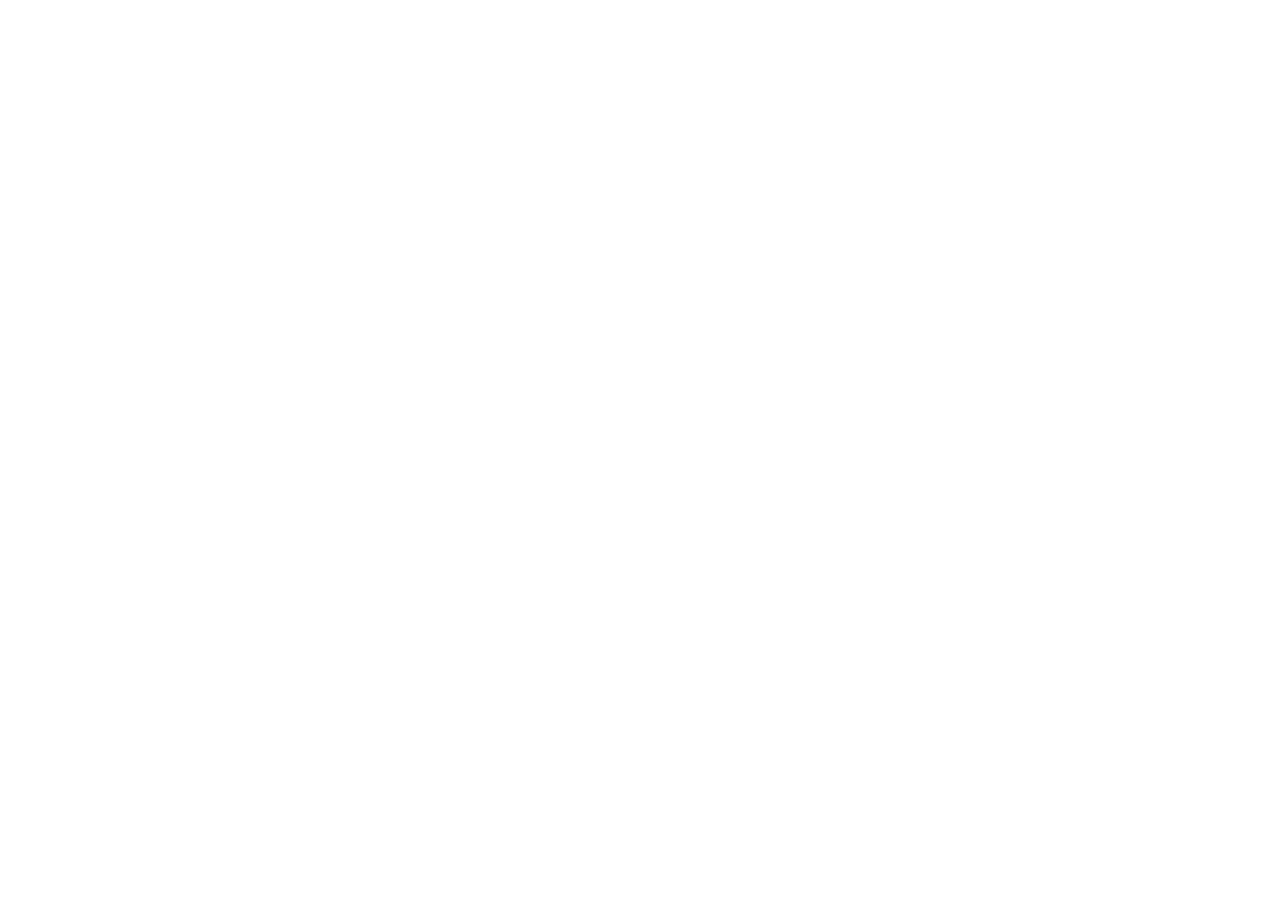
==== index.html @ 243faba8 "init object" ====
<!DOCTYPE html>
<html lang="en">
<head>
  <meta charset="UTF-8">
  <meta http-equiv="X-UA-Compatible" content="IE=edge">
  <meta name="viewport" content="width=device-width, initial-scale=1.0">
  <title>Document</title>
</head>
<body>
  
</body>
</html>
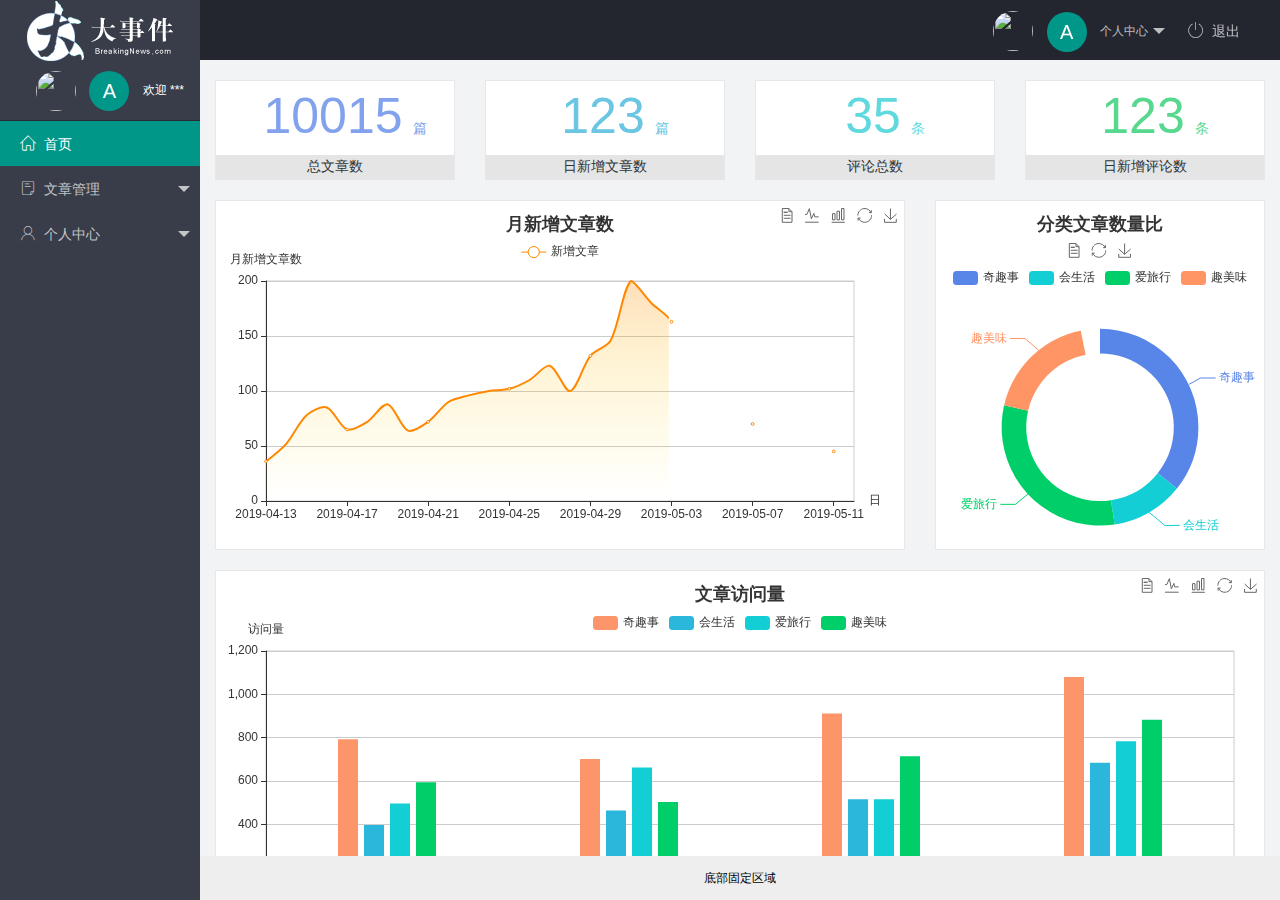
==== commit 79059920: "创建了index" ====
--- a/index.html
+++ b/index.html
@@ -1,12 +1,99 @@
 <!DOCTYPE html>
 <html lang="en">
-<head>
-  <meta charset="UTF-8">
-  <meta http-equiv="X-UA-Compatible" content="IE=edge">
-  <meta name="viewport" content="width=device-width, initial-scale=1.0">
-  <title>Document</title>
-</head>
-<body>
-  
-</body>
-</html>+	<head>
+		<meta charset="UTF-8" />
+		<meta http-equiv="X-UA-Compatible" content="IE=edge" />
+		<meta name="viewport" content="width=device-width, initial-scale=1.0" />
+		<title>Document</title>
+		<link rel="stylesheet" href="/assets/lib/layui/css/layui.css" />
+		<link rel="stylesheet" href="/assets/fonts/iconfont.css" />
+		<link rel="stylesheet" href="/assets/css/index.css" />
+	</head>
+	<body>
+		<div class="layui-layout layui-layout-admin">
+			<div class="layui-header">
+				<div class="layui-logo layui-hide-xs layui-bg-black">
+					<img src="/assets/images/logo.png" alt="" />
+				</div>
+
+				<ul class="layui-nav layui-layout-right">
+					<li class="layui-nav-item layui-hide layui-show-md-inline-block">
+						<!-- 右侧导航栏上面头像 -->
+						<a href="javascript:;" class="userinfo">
+							<img src="http://t.cn/RCzsdCq" class="layui-nav-img" />
+							<span class="text-avatar">A</span>
+							个人中心
+						</a>
+						<dl class="layui-nav-child">
+							<dd><a href="">基本资料</a></dd>
+							<dd><a href="">更换头像</a></dd>
+							<dd><a href="">重置密码</a></dd>
+						</dl>
+					</li>
+					<li class="layui-nav-item" lay-header-event="menuRight" lay-unselect>
+						<a href="javascript:;"><span class="iconfont icon-tuichu"></span>退出</a>
+					</li>
+				</ul>
+			</div>
+
+			<div class="layui-side layui-bg-black">
+				<div class="layui-side-scroll">
+					<!-- 左侧侧边栏上面头像 -->
+					<div class="userinfo">
+						<img src="http://t.cn/RCzsdCq" class="layui-nav-img" />
+						<span class="text-avatar">A</span>
+						<span id="welcome">欢迎 ***</span>
+					</div>
+					<!-- 左侧导航区域（可配合layui已有的垂直导航） -->
+					<ul class="layui-nav layui-nav-tree" lay-shrink="all">
+						<li class="layui-nav-item layui-this">
+							<a href="/home/dashboard.html" target="fm"><span class="iconfont icon-home"></span>首页</a>
+						</li>
+						<li class="layui-nav-item">
+							<a class="" href="javascript:;"><span class="iconfont icon-16"></span>文章管理</a>
+							<dl class="layui-nav-child">
+								<dd>
+									<a href="javascript:;"><i class="layui-icon layui-icon-app"></i>文章类别</a>
+								</dd>
+								<dd>
+									<a href="javascript:;"><i class="layui-icon layui-icon-app"></i>文章列表</a>
+								</dd>
+								<dd>
+									<a href="javascript:;"><i class="layui-icon layui-icon-app"></i>发布文章</a>
+								</dd>
+							</dl>
+						</li>
+						<li class="layui-nav-item">
+							<a href="javascript:;"><span class="iconfont icon-user"></span>个人中心</a>
+							<dl class="layui-nav-child">
+								<dd>
+									<a href="javascript:;"><i class="layui-icon layui-icon-app"></i>基本资料</a>
+								</dd>
+								<dd>
+									<a href="javascript:;"><i class="layui-icon layui-icon-app"></i>更换头像</a>
+								</dd>
+								<dd>
+									<a href="javascript:;"><i class="layui-icon layui-icon-app"></i>重置密码</a>
+								</dd>
+							</dl>
+						</li>
+					</ul>
+				</div>
+			</div>
+
+			<div class="layui-body">
+				<!-- 内容主体区域 -->
+				<iframe name="fm" src="/home/dashboard.html" frameborder="0"></iframe>
+			</div>
+
+			<div class="layui-footer">
+				<!-- 底部固定区域 -->
+				底部固定区域
+			</div>
+		</div>
+		<script src="/assets/lib/layui/layui.all.js"></script>
+		<script src="/assets/lib/jquery.js"></script>
+		<script src="/assets/js/baseApi.js"></script>
+		<script src="/assets/js/index.js"></script>
+	</body>
+</html>
--- a/assets/lib/layui/css/layui.css
+++ b/assets/lib/layui/css/layui.css
@@ -0,0 +1,2 @@
+/** layui-v2.5.5 MIT License By https://www.layui.com */
+ .layui-inline,img{display:inline-block;vertical-align:middle}h1,h2,h3,h4,h5,h6{font-weight:400}.layui-edge,.layui-header,.layui-inline,.layui-main{position:relative}.layui-body,.layui-edge,.layui-elip{overflow:hidden}.layui-btn,.layui-edge,.layui-inline,img{vertical-align:middle}.layui-btn,.layui-disabled,.layui-icon,.layui-unselect{-moz-user-select:none;-webkit-user-select:none;-ms-user-select:none}.layui-elip,.layui-form-checkbox span,.layui-form-pane .layui-form-label{text-overflow:ellipsis;white-space:nowrap}.layui-breadcrumb,.layui-tree-btnGroup{visibility:hidden}blockquote,body,button,dd,div,dl,dt,form,h1,h2,h3,h4,h5,h6,input,li,ol,p,pre,td,textarea,th,ul{margin:0;padding:0;-webkit-tap-highlight-color:rgba(0,0,0,0)}a:active,a:hover{outline:0}img{border:none}li{list-style:none}table{border-collapse:collapse;border-spacing:0}h4,h5,h6{font-size:100%}button,input,optgroup,option,select,textarea{font-family:inherit;font-size:inherit;font-style:inherit;font-weight:inherit;outline:0}pre{white-space:pre-wrap;white-space:-moz-pre-wrap;white-space:-pre-wrap;white-space:-o-pre-wrap;word-wrap:break-word}body{line-height:24px;font:14px Helvetica Neue,Helvetica,PingFang SC,Tahoma,Arial,sans-serif}hr{height:1px;margin:10px 0;border:0;clear:both}a{color:#333;text-decoration:none}a:hover{color:#777}a cite{font-style:normal;*cursor:pointer}.layui-border-box,.layui-border-box *{box-sizing:border-box}.layui-box,.layui-box *{box-sizing:content-box}.layui-clear{clear:both;*zoom:1}.layui-clear:after{content:'\20';clear:both;*zoom:1;display:block;height:0}.layui-inline{*display:inline;*zoom:1}.layui-edge{display:inline-block;width:0;height:0;border-width:6px;border-style:dashed;border-color:transparent}.layui-edge-top{top:-4px;border-bottom-color:#999;border-bottom-style:solid}.layui-edge-right{border-left-color:#999;border-left-style:solid}.layui-edge-bottom{top:2px;border-top-color:#999;border-top-style:solid}.layui-edge-left{border-right-color:#999;border-right-style:solid}.layui-disabled,.layui-disabled:hover{color:#d2d2d2!important;cursor:not-allowed!important}.layui-circle{border-radius:100%}.layui-show{display:block!important}.layui-hide{display:none!important}@font-face{font-family:layui-icon;src:url(../font/iconfont.eot?v=250);src:url(../font/iconfont.eot?v=250#iefix) format('embedded-opentype'),url(../font/iconfont.woff2?v=250) format('woff2'),url(../font/iconfont.woff?v=250) format('woff'),url(../font/iconfont.ttf?v=250) format('truetype'),url(../font/iconfont.svg?v=250#layui-icon) format('svg')}.layui-icon{font-family:layui-icon!important;font-size:16px;font-style:normal;-webkit-font-smoothing:antialiased;-moz-osx-font-smoothing:grayscale}.layui-icon-reply-fill:before{content:"\e611"}.layui-icon-set-fill:before{content:"\e614"}.layui-icon-menu-fill:before{content:"\e60f"}.layui-icon-search:before{content:"\e615"}.layui-icon-share:before{content:"\e641"}.layui-icon-set-sm:before{content:"\e620"}.layui-icon-engine:before{content:"\e628"}.layui-icon-close:before{content:"\1006"}.layui-icon-close-fill:before{content:"\1007"}.layui-icon-chart-screen:before{content:"\e629"}.layui-icon-star:before{content:"\e600"}.layui-icon-circle-dot:before{content:"\e617"}.layui-icon-chat:before{content:"\e606"}.layui-icon-release:before{content:"\e609"}.layui-icon-list:before{content:"\e60a"}.layui-icon-chart:before{content:"\e62c"}.layui-icon-ok-circle:before{content:"\1005"}.layui-icon-layim-theme:before{content:"\e61b"}.layui-icon-table:before{content:"\e62d"}.layui-icon-right:before{content:"\e602"}.layui-icon-left:before{content:"\e603"}.layui-icon-cart-simple:before{content:"\e698"}.layui-icon-face-cry:before{content:"\e69c"}.layui-icon-face-smile:before{content:"\e6af"}.layui-icon-survey:before{content:"\e6b2"}.layui-icon-tree:before{content:"\e62e"}.layui-icon-upload-circle:before{content:"\e62f"}.layui-icon-add-circle:before{content:"\e61f"}.layui-icon-download-circle:before{content:"\e601"}.layui-icon-templeate-1:before{content:"\e630"}.layui-icon-util:before{content:"\e631"}.layui-icon-face-surprised:before{content:"\e664"}.layui-icon-edit:before{content:"\e642"}.layui-icon-speaker:before{content:"\e645"}.layui-icon-down:before{content:"\e61a"}.layui-icon-file:before{content:"\e621"}.layui-icon-layouts:before{content:"\e632"}.layui-icon-rate-half:before{content:"\e6c9"}.layui-icon-add-circle-fine:before{content:"\e608"}.layui-icon-prev-circle:before{content:"\e633"}.layui-icon-read:before{content:"\e705"}.layui-icon-404:before{content:"\e61c"}.layui-icon-carousel:before{content:"\e634"}.layui-icon-help:before{content:"\e607"}.layui-icon-code-circle:before{content:"\e635"}.layui-icon-water:before{content:"\e636"}.layui-icon-username:before{content:"\e66f"}.layui-icon-find-fill:before{content:"\e670"}.layui-icon-about:before{content:"\e60b"}.layui-icon-location:before{content:"\e715"}.layui-icon-up:before{content:"\e619"}.layui-icon-pause:before{content:"\e651"}.layui-icon-date:before{content:"\e637"}.layui-icon-layim-uploadfile:before{content:"\e61d"}.layui-icon-delete:before{content:"\e640"}.layui-icon-play:before{content:"\e652"}.layui-icon-top:before{content:"\e604"}.layui-icon-friends:before{content:"\e612"}.layui-icon-refresh-3:before{content:"\e9aa"}.layui-icon-ok:before{content:"\e605"}.layui-icon-layer:before{content:"\e638"}.layui-icon-face-smile-fine:before{content:"\e60c"}.layui-icon-dollar:before{content:"\e659"}.layui-icon-group:before{content:"\e613"}.layui-icon-layim-download:before{content:"\e61e"}.layui-icon-picture-fine:before{content:"\e60d"}.layui-icon-link:before{content:"\e64c"}.layui-icon-diamond:before{content:"\e735"}.layui-icon-log:before{content:"\e60e"}.layui-icon-rate-solid:before{content:"\e67a"}.layui-icon-fonts-del:before{content:"\e64f"}.layui-icon-unlink:before{content:"\e64d"}.layui-icon-fonts-clear:before{content:"\e639"}.layui-icon-triangle-r:before{content:"\e623"}.layui-icon-circle:before{content:"\e63f"}.layui-icon-radio:before{content:"\e643"}.layui-icon-align-center:before{content:"\e647"}.layui-icon-align-right:before{content:"\e648"}.layui-icon-align-left:before{content:"\e649"}.layui-icon-loading-1:before{content:"\e63e"}.layui-icon-return:before{content:"\e65c"}.layui-icon-fonts-strong:before{content:"\e62b"}.layui-icon-upload:before{content:"\e67c"}.layui-icon-dialogue:before{content:"\e63a"}.layui-icon-video:before{content:"\e6ed"}.layui-icon-headset:before{content:"\e6fc"}.layui-icon-cellphone-fine:before{content:"\e63b"}.layui-icon-add-1:before{content:"\e654"}.layui-icon-face-smile-b:before{content:"\e650"}.layui-icon-fonts-html:before{content:"\e64b"}.layui-icon-form:before{content:"\e63c"}.layui-icon-cart:before{content:"\e657"}.layui-icon-camera-fill:before{content:"\e65d"}.layui-icon-tabs:before{content:"\e62a"}.layui-icon-fonts-code:before{content:"\e64e"}.layui-icon-fire:before{content:"\e756"}.layui-icon-set:before{content:"\e716"}.layui-icon-fonts-u:before{content:"\e646"}.layui-icon-triangle-d:before{content:"\e625"}.layui-icon-tips:before{content:"\e702"}.layui-icon-picture:before{content:"\e64a"}.layui-icon-more-vertical:before{content:"\e671"}.layui-icon-flag:before{content:"\e66c"}.layui-icon-loading:before{content:"\e63d"}.layui-icon-fonts-i:before{content:"\e644"}.layui-icon-refresh-1:before{content:"\e666"}.layui-icon-rmb:before{content:"\e65e"}.layui-icon-home:before{content:"\e68e"}.layui-icon-user:before{content:"\e770"}.layui-icon-notice:before{content:"\e667"}.layui-icon-login-weibo:before{content:"\e675"}.layui-icon-voice:before{content:"\e688"}.layui-icon-upload-drag:before{content:"\e681"}.layui-icon-login-qq:before{content:"\e676"}.layui-icon-snowflake:before{content:"\e6b1"}.layui-icon-file-b:before{content:"\e655"}.layui-icon-template:before{content:"\e663"}.layui-icon-auz:before{content:"\e672"}.layui-icon-console:before{content:"\e665"}.layui-icon-app:before{content:"\e653"}.layui-icon-prev:before{content:"\e65a"}.layui-icon-website:before{content:"\e7ae"}.layui-icon-next:before{content:"\e65b"}.layui-icon-component:before{content:"\e857"}.layui-icon-more:before{content:"\e65f"}.layui-icon-login-wechat:before{content:"\e677"}.layui-icon-shrink-right:before{content:"\e668"}.layui-icon-spread-left:before{content:"\e66b"}.layui-icon-camera:before{content:"\e660"}.layui-icon-note:before{content:"\e66e"}.layui-icon-refresh:before{content:"\e669"}.layui-icon-female:before{content:"\e661"}.layui-icon-male:before{content:"\e662"}.layui-icon-password:before{content:"\e673"}.layui-icon-senior:before{content:"\e674"}.layui-icon-theme:before{content:"\e66a"}.layui-icon-tread:before{content:"\e6c5"}.layui-icon-praise:before{content:"\e6c6"}.layui-icon-star-fill:before{content:"\e658"}.layui-icon-rate:before{content:"\e67b"}.layui-icon-template-1:before{content:"\e656"}.layui-icon-vercode:before{content:"\e679"}.layui-icon-cellphone:before{content:"\e678"}.layui-icon-screen-full:before{content:"\e622"}.layui-icon-screen-restore:before{content:"\e758"}.layui-icon-cols:before{content:"\e610"}.layui-icon-export:before{content:"\e67d"}.layui-icon-print:before{content:"\e66d"}.layui-icon-slider:before{content:"\e714"}.layui-icon-addition:before{content:"\e624"}.layui-icon-subtraction:before{content:"\e67e"}.layui-icon-service:before{content:"\e626"}.layui-icon-transfer:before{content:"\e691"}.layui-main{width:1140px;margin:0 auto}.layui-header{z-index:1000;height:60px}.layui-header a:hover{transition:all .5s;-webkit-transition:all .5s}.layui-side{position:fixed;left:0;top:0;bottom:0;z-index:999;width:200px;overflow-x:hidden}.layui-side-scroll{position:relative;width:220px;height:100%;overflow-x:hidden}.layui-body{position:absolute;left:200px;right:0;top:0;bottom:0;z-index:998;width:auto;overflow-y:auto;box-sizing:border-box}.layui-layout-body{overflow:hidden}.layui-layout-admin .layui-header{background-color:#23262E}.layui-layout-admin .layui-side{top:60px;width:200px;overflow-x:hidden}.layui-layout-admin .layui-body{position:fixed;top:60px;bottom:44px}.layui-layout-admin .layui-main{width:auto;margin:0 15px}.layui-layout-admin .layui-footer{position:fixed;left:200px;right:0;bottom:0;height:44px;line-height:44px;padding:0 15px;background-color:#eee}.layui-layout-admin .layui-logo{position:absolute;left:0;top:0;width:200px;height:100%;line-height:60px;text-align:center;color:#009688;font-size:16px}.layui-layout-admin .layui-header .layui-nav{background:0 0}.layui-layout-left{position:absolute!important;left:200px;top:0}.layui-layout-right{position:absolute!important;right:0;top:0}.layui-container{position:relative;margin:0 auto;padding:0 15px;box-sizing:border-box}.layui-fluid{position:relative;margin:0 auto;padding:0 15px}.layui-row:after,.layui-row:before{content:'';display:block;clear:both}.layui-col-lg1,.layui-col-lg10,.layui-col-lg11,.layui-col-lg12,.layui-col-lg2,.layui-col-lg3,.layui-col-lg4,.layui-col-lg5,.layui-col-lg6,.layui-col-lg7,.layui-col-lg8,.layui-col-lg9,.layui-col-md1,.layui-col-md10,.layui-col-md11,.layui-col-md12,.layui-col-md2,.layui-col-md3,.layui-col-md4,.layui-col-md5,.layui-col-md6,.layui-col-md7,.layui-col-md8,.layui-col-md9,.layui-col-sm1,.layui-col-sm10,.layui-col-sm11,.layui-col-sm12,.layui-col-sm2,.layui-col-sm3,.layui-col-sm4,.layui-col-sm5,.layui-col-sm6,.layui-col-sm7,.layui-col-sm8,.layui-col-sm9,.layui-col-xs1,.layui-col-xs10,.layui-col-xs11,.layui-col-xs12,.layui-col-xs2,.layui-col-xs3,.layui-col-xs4,.layui-col-xs5,.layui-col-xs6,.layui-col-xs7,.layui-col-xs8,.layui-col-xs9{position:relative;display:block;box-sizing:border-box}.layui-col-xs1,.layui-col-xs10,.layui-col-xs11,.layui-col-xs12,.layui-col-xs2,.layui-col-xs3,.layui-col-xs4,.layui-col-xs5,.layui-col-xs6,.layui-col-xs7,.layui-col-xs8,.layui-col-xs9{float:left}.layui-col-xs1{width:8.33333333%}.layui-col-xs2{width:16.66666667%}.layui-col-xs3{width:25%}.layui-col-xs4{width:33.33333333%}.layui-col-xs5{width:41.66666667%}.layui-col-xs6{width:50%}.layui-col-xs7{width:58.33333333%}.layui-col-xs8{width:66.66666667%}.layui-col-xs9{width:75%}.layui-col-xs10{width:83.33333333%}.layui-col-xs11{width:91.66666667%}.layui-col-xs12{width:100%}.layui-col-xs-offset1{margin-left:8.33333333%}.layui-col-xs-offset2{margin-left:16.66666667%}.layui-col-xs-offset3{margin-left:25%}.layui-col-xs-offset4{margin-left:33.33333333%}.layui-col-xs-offset5{margin-left:41.66666667%}.layui-col-xs-offset6{margin-left:50%}.layui-col-xs-offset7{margin-left:58.33333333%}.layui-col-xs-offset8{margin-left:66.66666667%}.layui-col-xs-offset9{margin-left:75%}.layui-col-xs-offset10{margin-left:83.33333333%}.layui-col-xs-offset11{margin-left:91.66666667%}.layui-col-xs-offset12{margin-left:100%}@media screen and (max-width:768px){.layui-hide-xs{display:none!important}.layui-show-xs-block{display:block!important}.layui-show-xs-inline{display:inline!important}.layui-show-xs-inline-block{display:inline-block!important}}@media screen and (min-width:768px){.layui-container{width:750px}.layui-hide-sm{display:none!important}.layui-show-sm-block{display:block!important}.layui-show-sm-inline{display:inline!important}.layui-show-sm-inline-block{display:inline-block!important}.layui-col-sm1,.layui-col-sm10,.layui-col-sm11,.layui-col-sm12,.layui-col-sm2,.layui-col-sm3,.layui-col-sm4,.layui-col-sm5,.layui-col-sm6,.layui-col-sm7,.layui-col-sm8,.layui-col-sm9{float:left}.layui-col-sm1{width:8.33333333%}.layui-col-sm2{width:16.66666667%}.layui-col-sm3{width:25%}.layui-col-sm4{width:33.33333333%}.layui-col-sm5{width:41.66666667%}.layui-col-sm6{width:50%}.layui-col-sm7{width:58.33333333%}.layui-col-sm8{width:66.66666667%}.layui-col-sm9{width:75%}.layui-col-sm10{width:83.33333333%}.layui-col-sm11{width:91.66666667%}.layui-col-sm12{width:100%}.layui-col-sm-offset1{margin-left:8.33333333%}.layui-col-sm-offset2{margin-left:16.66666667%}.layui-col-sm-offset3{margin-left:25%}.layui-col-sm-offset4{margin-left:33.33333333%}.layui-col-sm-offset5{margin-left:41.66666667%}.layui-col-sm-offset6{margin-left:50%}.layui-col-sm-offset7{margin-left:58.33333333%}.layui-col-sm-offset8{margin-left:66.66666667%}.layui-col-sm-offset9{margin-left:75%}.layui-col-sm-offset10{margin-left:83.33333333%}.layui-col-sm-offset11{margin-left:91.66666667%}.layui-col-sm-offset12{margin-left:100%}}@media screen and (min-width:992px){.layui-container{width:970px}.layui-hide-md{display:none!important}.layui-show-md-block{display:block!important}.layui-show-md-inline{display:inline!important}.layui-show-md-inline-block{display:inline-block!important}.layui-col-md1,.layui-col-md10,.layui-col-md11,.layui-col-md12,.layui-col-md2,.layui-col-md3,.layui-col-md4,.layui-col-md5,.layui-col-md6,.layui-col-md7,.layui-col-md8,.layui-col-md9{float:left}.layui-col-md1{width:8.33333333%}.layui-col-md2{width:16.66666667%}.layui-col-md3{width:25%}.layui-col-md4{width:33.33333333%}.layui-col-md5{width:41.66666667%}.layui-col-md6{width:50%}.layui-col-md7{width:58.33333333%}.layui-col-md8{width:66.66666667%}.layui-col-md9{width:75%}.layui-col-md10{width:83.33333333%}.layui-col-md11{width:91.66666667%}.layui-col-md12{width:100%}.layui-col-md-offset1{margin-left:8.33333333%}.layui-col-md-offset2{margin-left:16.66666667%}.layui-col-md-offset3{margin-left:25%}.layui-col-md-offset4{margin-left:33.33333333%}.layui-col-md-offset5{margin-left:41.66666667%}.layui-col-md-offset6{margin-left:50%}.layui-col-md-offset7{margin-left:58.33333333%}.layui-col-md-offset8{margin-left:66.66666667%}.layui-col-md-offset9{margin-left:75%}.layui-col-md-offset10{margin-left:83.33333333%}.layui-col-md-offset11{margin-left:91.66666667%}.layui-col-md-offset12{margin-left:100%}}@media screen and (min-width:1200px){.layui-container{width:1170px}.layui-hide-lg{display:none!important}.layui-show-lg-block{display:block!important}.layui-show-lg-inline{display:inline!important}.layui-show-lg-inline-block{display:inline-block!important}.layui-col-lg1,.layui-col-lg10,.layui-col-lg11,.layui-col-lg12,.layui-col-lg2,.layui-col-lg3,.layui-col-lg4,.layui-col-lg5,.layui-col-lg6,.layui-col-lg7,.layui-col-lg8,.layui-col-lg9{float:left}.layui-col-lg1{width:8.33333333%}.layui-col-lg2{width:16.66666667%}.layui-col-lg3{width:25%}.layui-col-lg4{width:33.33333333%}.layui-col-lg5{width:41.66666667%}.layui-col-lg6{width:50%}.layui-col-lg7{width:58.33333333%}.layui-col-lg8{width:66.66666667%}.layui-col-lg9{width:75%}.layui-col-lg10{width:83.33333333%}.layui-col-lg11{width:91.66666667%}.layui-col-lg12{width:100%}.layui-col-lg-offset1{margin-left:8.33333333%}.layui-col-lg-offset2{margin-left:16.66666667%}.layui-col-lg-offset3{margin-left:25%}.layui-col-lg-offset4{margin-left:33.33333333%}.layui-col-lg-offset5{margin-left:41.66666667%}.layui-col-lg-offset6{margin-left:50%}.layui-col-lg-offset7{margin-left:58.33333333%}.layui-col-lg-offset8{margin-left:66.66666667%}.layui-col-lg-offset9{margin-left:75%}.layui-col-lg-offset10{margin-left:83.33333333%}.layui-col-lg-offset11{margin-left:91.66666667%}.layui-col-lg-offset12{margin-left:100%}}.layui-col-space1{margin:-.5px}.layui-col-space1>*{padding:.5px}.layui-col-space3{margin:-1.5px}.layui-col-space3>*{padding:1.5px}.layui-col-space5{margin:-2.5px}.layui-col-space5>*{padding:2.5px}.layui-col-space8{margin:-3.5px}.layui-col-space8>*{padding:3.5px}.layui-col-space10{margin:-5px}.layui-col-space10>*{padding:5px}.layui-col-space12{margin:-6px}.layui-col-space12>*{padding:6px}.layui-col-space15{margin:-7.5px}.layui-col-space15>*{padding:7.5px}.layui-col-space18{margin:-9px}.layui-col-space18>*{padding:9px}.layui-col-space20{margin:-10px}.layui-col-space20>*{padding:10px}.layui-col-space22{margin:-11px}.layui-col-space22>*{padding:11px}.layui-col-space25{margin:-12.5px}.layui-col-space25>*{padding:12.5px}.layui-col-space30{margin:-15px}.layui-col-space30>*{padding:15px}.layui-btn,.layui-input,.layui-select,.layui-textarea,.layui-upload-button{outline:0;-webkit-appearance:none;transition:all .3s;-webkit-transition:all .3s;box-sizing:border-box}.layui-elem-quote{margin-bottom:10px;padding:15px;line-height:22px;border-left:5px solid #009688;border-radius:0 2px 2px 0;background-color:#f2f2f2}.layui-quote-nm{border-style:solid;border-width:1px 1px 1px 5px;background:0 0}.layui-elem-field{margin-bottom:10px;padding:0;border-width:1px;border-style:solid}.layui-elem-field legend{margin-left:20px;padding:0 10px;font-size:20px;font-weight:300}.layui-field-title{margin:10px 0 20px;border-width:1px 0 0}.layui-field-box{padding:10px 15px}.layui-field-title .layui-field-box{padding:10px 0}.layui-progress{position:relative;height:6px;border-radius:20px;background-color:#e2e2e2}.layui-progress-bar{position:absolute;left:0;top:0;width:0;max-width:100%;height:6px;border-radius:20px;text-align:right;background-color:#5FB878;transition:all .3s;-webkit-transition:all .3s}.layui-progress-big,.layui-progress-big .layui-progress-bar{height:18px;line-height:18px}.layui-progress-text{position:relative;top:-20px;line-height:18px;font-size:12px;color:#666}.layui-progress-big .layui-progress-text{position:static;padding:0 10px;color:#fff}.layui-collapse{border-width:1px;border-style:solid;border-radius:2px}.layui-colla-content,.layui-colla-item{border-top-width:1px;border-top-style:solid}.layui-colla-item:first-child{border-top:none}.layui-colla-title{position:relative;height:42px;line-height:42px;padding:0 15px 0 35px;color:#333;background-color:#f2f2f2;cursor:pointer;font-size:14px;overflow:hidden}.layui-colla-content{display:none;padding:10px 15px;line-height:22px;color:#666}.layui-colla-icon{position:absolute;left:15px;top:0;font-size:14px}.layui-card{margin-bottom:15px;border-radius:2px;background-color:#fff;box-shadow:0 1px 2px 0 rgba(0,0,0,.05)}.layui-card:last-child{margin-bottom:0}.layui-card-header{position:relative;height:42px;line-height:42px;padding:0 15px;border-bottom:1px solid #f6f6f6;color:#333;border-radius:2px 2px 0 0;font-size:14px}.layui-bg-black,.layui-bg-blue,.layui-bg-cyan,.layui-bg-green,.layui-bg-orange,.layui-bg-red{color:#fff!important}.layui-card-body{position:relative;padding:10px 15px;line-height:24px}.layui-card-body[pad15]{padding:15px}.layui-card-body[pad20]{padding:20px}.layui-card-body .layui-table{margin:5px 0}.layui-card .layui-tab{margin:0}.layui-panel-window{position:relative;padding:15px;border-radius:0;border-top:5px solid #E6E6E6;background-color:#fff}.layui-auxiliar-moving{position:fixed;left:0;right:0;top:0;bottom:0;width:100%;height:100%;background:0 0;z-index:9999999999}.layui-form-label,.layui-form-mid,.layui-form-select,.layui-input-block,.layui-input-inline,.layui-textarea{position:relative}.layui-bg-red{background-color:#FF5722!important}.layui-bg-orange{background-color:#FFB800!important}.layui-bg-green{background-color:#009688!important}.layui-bg-cyan{background-color:#2F4056!important}.layui-bg-blue{background-color:#1E9FFF!important}.layui-bg-black{background-color:#393D49!important}.layui-bg-gray{background-color:#eee!important;color:#666!important}.layui-badge-rim,.layui-colla-content,.layui-colla-item,.layui-collapse,.layui-elem-field,.layui-form-pane .layui-form-item[pane],.layui-form-pane .layui-form-label,.layui-input,.layui-layedit,.layui-layedit-tool,.layui-quote-nm,.layui-select,.layui-tab-bar,.layui-tab-card,.layui-tab-title,.layui-tab-title .layui-this:after,.layui-textarea{border-color:#e6e6e6}.layui-timeline-item:before,hr{background-color:#e6e6e6}.layui-text{line-height:22px;font-size:14px;color:#666}.layui-text h1,.layui-text h2,.layui-text h3{font-weight:500;color:#333}.layui-text h1{font-size:30px}.layui-text h2{font-size:24px}.layui-text h3{font-size:18px}.layui-text a:not(.layui-btn){color:#01AAED}.layui-text a:not(.layui-btn):hover{text-decoration:underline}.layui-text ul{padding:5px 0 5px 15px}.layui-text ul li{margin-top:5px;list-style-type:disc}.layui-text em,.layui-word-aux{color:#999!important;padding:0 5px!important}.layui-btn{display:inline-block;height:38px;line-height:38px;padding:0 18px;background-color:#009688;color:#fff;white-space:nowrap;text-align:center;font-size:14px;border:none;border-radius:2px;cursor:pointer}.layui-btn:hover{opacity:.8;filter:alpha(opacity=80);color:#fff}.layui-btn:active{opacity:1;filter:alpha(opacity=100)}.layui-btn+.layui-btn{margin-left:10px}.layui-btn-container{font-size:0}.layui-btn-container .layui-btn{margin-right:10px;margin-bottom:10px}.layui-btn-container .layui-btn+.layui-btn{margin-left:0}.layui-table .layui-btn-container .layui-btn{margin-bottom:9px}.layui-btn-radius{border-radius:100px}.layui-btn .layui-icon{margin-right:3px;font-size:18px;vertical-align:bottom;vertical-align:middle\9}.layui-btn-primary{border:1px solid #C9C9C9;background-color:#fff;color:#555}.layui-btn-primary:hover{border-color:#009688;color:#333}.layui-btn-normal{background-color:#1E9FFF}.layui-btn-warm{background-color:#FFB800}.layui-btn-danger{background-color:#FF5722}.layui-btn-checked{background-color:#5FB878}.layui-btn-disabled,.layui-btn-disabled:active,.layui-btn-disabled:hover{border:1px solid #e6e6e6;background-color:#FBFBFB;color:#C9C9C9;cursor:not-allowed;opacity:1}.layui-btn-lg{height:44px;line-height:44px;padding:0 25px;font-size:16px}.layui-btn-sm{height:30px;line-height:30px;padding:0 10px;font-size:12px}.layui-btn-sm i{font-size:16px!important}.layui-btn-xs{height:22px;line-height:22px;padding:0 5px;font-size:12px}.layui-btn-xs i{font-size:14px!important}.layui-btn-group{display:inline-block;vertical-align:middle;font-size:0}.layui-btn-group .layui-btn{margin-left:0!important;margin-right:0!important;border-left:1px solid rgba(255,255,255,.5);border-radius:0}.layui-btn-group .layui-btn-primary{border-left:none}.layui-btn-group .layui-btn-primary:hover{border-color:#C9C9C9;color:#009688}.layui-btn-group .layui-btn:first-child{border-left:none;border-radius:2px 0 0 2px}.layui-btn-group .layui-btn-primary:first-child{border-left:1px solid #c9c9c9}.layui-btn-group .layui-btn:last-child{border-radius:0 2px 2px 0}.layui-btn-group .layui-btn+.layui-btn{margin-left:0}.layui-btn-group+.layui-btn-group{margin-left:10px}.layui-btn-fluid{width:100%}.layui-input,.layui-select,.layui-textarea{height:38px;line-height:1.3;line-height:38px\9;border-width:1px;border-style:solid;background-color:#fff;border-radius:2px}.layui-input::-webkit-input-placeholder,.layui-select::-webkit-input-placeholder,.layui-textarea::-webkit-input-placeholder{line-height:1.3}.layui-input,.layui-textarea{display:block;width:100%;padding-left:10px}.layui-input:hover,.layui-textarea:hover{border-color:#D2D2D2!important}.layui-input:focus,.layui-textarea:focus{border-color:#C9C9C9!important}.layui-textarea{min-height:100px;height:auto;line-height:20px;padding:6px 10px;resize:vertical}.layui-select{padding:0 10px}.layui-form input[type=checkbox],.layui-form input[type=radio],.layui-form select{display:none}.layui-form [lay-ignore]{display:initial}.layui-form-item{margin-bottom:15px;clear:both;*zoom:1}.layui-form-item:after{content:'\20';clear:both;*zoom:1;display:block;height:0}.layui-form-label{float:left;display:block;padding:9px 15px;width:80px;font-weight:400;line-height:20px;text-align:right}.layui-form-label-col{display:block;float:none;padding:9px 0;line-height:20px;text-align:left}.layui-form-item .layui-inline{margin-bottom:5px;margin-right:10px}.layui-input-block{margin-left:110px;min-height:36px}.layui-input-inline{display:inline-block;vertical-align:middle}.layui-form-item .layui-input-inline{float:left;width:190px;margin-right:10px}.layui-form-text .layui-input-inline{width:auto}.layui-form-mid{float:left;display:block;padding:9px 0!important;line-height:20px;margin-right:10px}.layui-form-danger+.layui-form-select .layui-input,.layui-form-danger:focus{border-color:#FF5722!important}.layui-form-select .layui-input{padding-right:30px;cursor:pointer}.layui-form-select .layui-edge{position:absolute;right:10px;top:50%;margin-top:-3px;cursor:pointer;border-width:6px;border-top-color:#c2c2c2;border-top-style:solid;transition:all .3s;-webkit-transition:all .3s}.layui-form-select dl{display:none;position:absolute;left:0;top:42px;padding:5px 0;z-index:899;min-width:100%;border:1px solid #d2d2d2;max-height:300px;overflow-y:auto;background-color:#fff;border-radius:2px;box-shadow:0 2px 4px rgba(0,0,0,.12);box-sizing:border-box}.layui-form-select dl dd,.layui-form-select dl dt{padding:0 10px;line-height:36px;white-space:nowrap;overflow:hidden;text-overflow:ellipsis}.layui-form-select dl dt{font-size:12px;color:#999}.layui-form-select dl dd{cursor:pointer}.layui-form-select dl dd:hover{background-color:#f2f2f2;-webkit-transition:.5s all;transition:.5s all}.layui-form-select .layui-select-group dd{padding-left:20px}.layui-form-select dl dd.layui-select-tips{padding-left:10px!important;color:#999}.layui-form-select dl dd.layui-this{background-color:#5FB878;color:#fff}.layui-form-checkbox,.layui-form-select dl dd.layui-disabled{background-color:#fff}.layui-form-selected dl{display:block}.layui-form-checkbox,.layui-form-checkbox *,.layui-form-switch{display:inline-block;vertical-align:middle}.layui-form-selected .layui-edge{margin-top:-9px;-webkit-transform:rotate(180deg);transform:rotate(180deg);margin-top:-3px\9}:root .layui-form-selected .layui-edge{margin-top:-9px\0/IE9}.layui-form-selectup dl{top:auto;bottom:42px}.layui-select-none{margin:5px 0;text-align:center;color:#999}.layui-select-disabled .layui-disabled{border-color:#eee!important}.layui-select-disabled .layui-edge{border-top-color:#d2d2d2}.layui-form-checkbox{position:relative;height:30px;line-height:30px;margin-right:10px;padding-right:30px;cursor:pointer;font-size:0;-webkit-transition:.1s linear;transition:.1s linear;box-sizing:border-box}.layui-form-checkbox span{padding:0 10px;height:100%;font-size:14px;border-radius:2px 0 0 2px;background-color:#d2d2d2;color:#fff;overflow:hidden}.layui-form-checkbox:hover span{background-color:#c2c2c2}.layui-form-checkbox i{position:absolute;right:0;top:0;width:30px;height:28px;border:1px solid #d2d2d2;border-left:none;border-radius:0 2px 2px 0;color:#fff;font-size:20px;text-align:center}.layui-form-checkbox:hover i{border-color:#c2c2c2;color:#c2c2c2}.layui-form-checked,.layui-form-checked:hover{border-color:#5FB878}.layui-form-checked span,.layui-form-checked:hover span{background-color:#5FB878}.layui-form-checked i,.layui-form-checked:hover i{color:#5FB878}.layui-form-item .layui-form-checkbox{margin-top:4px}.layui-form-checkbox[lay-skin=primary]{height:auto!important;line-height:normal!important;min-width:18px;min-height:18px;border:none!important;margin-right:0;padding-left:28px;padding-right:0;background:0 0}.layui-form-checkbox[lay-skin=primary] span{padding-left:0;padding-right:15px;line-height:18px;background:0 0;color:#666}.layui-form-checkbox[lay-skin=primary] i{right:auto;left:0;width:16px;height:16px;line-height:16px;border:1px solid #d2d2d2;font-size:12px;border-radius:2px;background-color:#fff;-webkit-transition:.1s linear;transition:.1s linear}.layui-form-checkbox[lay-skin=primary]:hover i{border-color:#5FB878;color:#fff}.layui-form-checked[lay-skin=primary] i{border-color:#5FB878!important;background-color:#5FB878;color:#fff}.layui-checkbox-disbaled[lay-skin=primary] span{background:0 0!important;color:#c2c2c2}.layui-checkbox-disbaled[lay-skin=primary]:hover i{border-color:#d2d2d2}.layui-form-item .layui-form-checkbox[lay-skin=primary]{margin-top:10px}.layui-form-switch{position:relative;height:22px;line-height:22px;min-width:35px;padding:0 5px;margin-top:8px;border:1px solid #d2d2d2;border-radius:20px;cursor:pointer;background-color:#fff;-webkit-transition:.1s linear;transition:.1s linear}.layui-form-switch i{position:absolute;left:5px;top:3px;width:16px;height:16px;border-radius:20px;background-color:#d2d2d2;-webkit-transition:.1s linear;transition:.1s linear}.layui-form-switch em{position:relative;top:0;width:25px;margin-left:21px;padding:0!important;text-align:center!important;color:#999!important;font-style:normal!important;font-size:12px}.layui-form-onswitch{border-color:#5FB878;background-color:#5FB878}.layui-checkbox-disbaled,.layui-checkbox-disbaled i{border-color:#e2e2e2!important}.layui-form-onswitch i{left:100%;margin-left:-21px;background-color:#fff}.layui-form-onswitch em{margin-left:5px;margin-right:21px;color:#fff!important}.layui-checkbox-disbaled span{background-color:#e2e2e2!important}.layui-checkbox-disbaled:hover i{color:#fff!important}[lay-radio]{display:none}.layui-form-radio,.layui-form-radio *{display:inline-block;vertical-align:middle}.layui-form-radio{line-height:28px;margin:6px 10px 0 0;padding-right:10px;cursor:pointer;font-size:0}.layui-form-radio *{font-size:14px}.layui-form-radio>i{margin-right:8px;font-size:22px;color:#c2c2c2}.layui-form-radio>i:hover,.layui-form-radioed>i{color:#5FB878}.layui-radio-disbaled>i{color:#e2e2e2!important}.layui-form-pane .layui-form-label{width:110px;padding:8px 15px;height:38px;line-height:20px;border-width:1px;border-style:solid;border-radius:2px 0 0 2px;text-align:center;background-color:#FBFBFB;overflow:hidden;box-sizing:border-box}.layui-form-pane .layui-input-inline{margin-left:-1px}.layui-form-pane .layui-input-block{margin-left:110px;left:-1px}.layui-form-pane .layui-input{border-radius:0 2px 2px 0}.layui-form-pane .layui-form-text .layui-form-label{float:none;width:100%;border-radius:2px;box-sizing:border-box;text-align:left}.layui-form-pane .layui-form-text .layui-input-inline{display:block;margin:0;top:-1px;clear:both}.layui-form-pane .layui-form-text .layui-input-block{margin:0;left:0;top:-1px}.layui-form-pane .layui-form-text .layui-textarea{min-height:100px;border-radius:0 0 2px 2px}.layui-form-pane .layui-form-checkbox{margin:4px 0 4px 10px}.layui-form-pane .layui-form-radio,.layui-form-pane .layui-form-switch{margin-top:6px;margin-left:10px}.layui-form-pane .layui-form-item[pane]{position:relative;border-width:1px;border-style:solid}.layui-form-pane .layui-form-item[pane] .layui-form-label{position:absolute;left:0;top:0;height:100%;border-width:0 1px 0 0}.layui-form-pane .layui-form-item[pane] .layui-input-inline{margin-left:110px}@media screen and (max-width:450px){.layui-form-item .layui-form-label{text-overflow:ellipsis;overflow:hidden;white-space:nowrap}.layui-form-item .layui-inline{display:block;margin-right:0;margin-bottom:20px;clear:both}.layui-form-item .layui-inline:after{content:'\20';clear:both;display:block;height:0}.layui-form-item .layui-input-inline{display:block;float:none;left:-3px;width:auto;margin:0 0 10px 112px}.layui-form-item .layui-input-inline+.layui-form-mid{margin-left:110px;top:-5px;padding:0}.layui-form-item .layui-form-checkbox{margin-right:5px;margin-bottom:5px}}.layui-layedit{border-width:1px;border-style:solid;border-radius:2px}.layui-layedit-tool{padding:3px 5px;border-bottom-width:1px;border-bottom-style:solid;font-size:0}.layedit-tool-fixed{position:fixed;top:0;border-top:1px solid #e2e2e2}.layui-layedit-tool .layedit-tool-mid,.layui-layedit-tool .layui-icon{display:inline-block;vertical-align:middle;text-align:center;font-size:14px}.layui-layedit-tool .layui-icon{position:relative;width:32px;height:30px;line-height:30px;margin:3px 5px;color:#777;cursor:pointer;border-radius:2px}.layui-layedit-tool .layui-icon:hover{color:#393D49}.layui-layedit-tool .layui-icon:active{color:#000}.layui-layedit-tool .layedit-tool-active{background-color:#e2e2e2;color:#000}.layui-layedit-tool .layui-disabled,.layui-layedit-tool .layui-disabled:hover{color:#d2d2d2;cursor:not-allowed}.layui-layedit-tool .layedit-tool-mid{width:1px;height:18px;margin:0 10px;background-color:#d2d2d2}.layedit-tool-html{width:50px!important;font-size:30px!important}.layedit-tool-b,.layedit-tool-code,.layedit-tool-help{font-size:16px!important}.layedit-tool-d,.layedit-tool-face,.layedit-tool-image,.layedit-tool-unlink{font-size:18px!important}.layedit-tool-image input{position:absolute;font-size:0;left:0;top:0;width:100%;height:100%;opacity:.01;filter:Alpha(opacity=1);cursor:pointer}.layui-layedit-iframe iframe{display:block;width:100%}#LAY_layedit_code{overflow:hidden}.layui-laypage{display:inline-block;*display:inline;*zoom:1;vertical-align:middle;margin:10px 0;font-size:0}.layui-laypage>a:first-child,.layui-laypage>a:first-child em{border-radius:2px 0 0 2px}.layui-laypage>a:last-child,.layui-laypage>a:last-child em{border-radius:0 2px 2px 0}.layui-laypage>:first-child{margin-left:0!important}.layui-laypage>:last-child{margin-right:0!important}.layui-laypage a,.layui-laypage button,.layui-laypage input,.layui-laypage select,.layui-laypage span{border:1px solid #e2e2e2}.layui-laypage a,.layui-laypage span{display:inline-block;*display:inline;*zoom:1;vertical-align:middle;padding:0 15px;height:28px;line-height:28px;margin:0 -1px 5px 0;background-color:#fff;color:#333;font-size:12px}.layui-flow-more a *,.layui-laypage input,.layui-table-view select[lay-ignore]{display:inline-block}.layui-laypage a:hover{color:#009688}.layui-laypage em{font-style:normal}.layui-laypage .layui-laypage-spr{color:#999;font-weight:700}.layui-laypage a{text-decoration:none}.layui-laypage .layui-laypage-curr{position:relative}.layui-laypage .layui-laypage-curr em{position:relative;color:#fff}.layui-laypage .layui-laypage-curr .layui-laypage-em{position:absolute;left:-1px;top:-1px;padding:1px;width:100%;height:100%;background-color:#009688}.layui-laypage-em{border-radius:2px}.layui-laypage-next em,.layui-laypage-prev em{font-family:Sim sun;font-size:16px}.layui-laypage .layui-laypage-count,.layui-laypage .layui-laypage-limits,.layui-laypage .layui-laypage-refresh,.layui-laypage .layui-laypage-skip{margin-left:10px;margin-right:10px;padding:0;border:none}.layui-laypage .layui-laypage-limits,.layui-laypage .layui-laypage-refresh{vertical-align:top}.layui-laypage .layui-laypage-refresh i{font-size:18px;cursor:pointer}.layui-laypage select{height:22px;padding:3px;border-radius:2px;cursor:pointer}.layui-laypage .layui-laypage-skip{height:30px;line-height:30px;color:#999}.layui-laypage button,.layui-laypage input{height:30px;line-height:30px;border-radius:2px;vertical-align:top;background-color:#fff;box-sizing:border-box}.layui-laypage input{width:40px;margin:0 10px;padding:0 3px;text-align:center}.layui-laypage input:focus,.layui-laypage select:focus{border-color:#009688!important}.layui-laypage button{margin-left:10px;padding:0 10px;cursor:pointer}.layui-table,.layui-table-view{margin:10px 0}.layui-flow-more{margin:10px 0;text-align:center;color:#999;font-size:14px}.layui-flow-more a{height:32px;line-height:32px}.layui-flow-more a *{vertical-align:top}.layui-flow-more a cite{padding:0 20px;border-radius:3px;background-color:#eee;color:#333;font-style:normal}.layui-flow-more a cite:hover{opacity:.8}.layui-flow-more a i{font-size:30px;color:#737383}.layui-table{width:100%;background-color:#fff;color:#666}.layui-table tr{transition:all .3s;-webkit-transition:all .3s}.layui-table th{text-align:left;font-weight:400}.layui-table tbody tr:hover,.layui-table thead tr,.layui-table-click,.layui-table-header,.layui-table-hover,.layui-table-mend,.layui-table-patch,.layui-table-tool,.layui-table-total,.layui-table-total tr,.layui-table[lay-even] tr:nth-child(even){background-color:#f2f2f2}.layui-table td,.layui-table th,.layui-table-col-set,.layui-table-fixed-r,.layui-table-grid-down,.layui-table-header,.layui-table-page,.layui-table-tips-main,.layui-table-tool,.layui-table-total,.layui-table-view,.layui-table[lay-skin=line],.layui-table[lay-skin=row]{border-width:1px;border-style:solid;border-color:#e6e6e6}.layui-table td,.layui-table th{position:relative;padding:9px 15px;min-height:20px;line-height:20px;font-size:14px}.layui-table[lay-skin=line] td,.layui-table[lay-skin=line] th{border-width:0 0 1px}.layui-table[lay-skin=row] td,.layui-table[lay-skin=row] th{border-width:0 1px 0 0}.layui-table[lay-skin=nob] td,.layui-table[lay-skin=nob] th{border:none}.layui-table img{max-width:100px}.layui-table[lay-size=lg] td,.layui-table[lay-size=lg] th{padding:15px 30px}.layui-table-view .layui-table[lay-size=lg] .layui-table-cell{height:40px;line-height:40px}.layui-table[lay-size=sm] td,.layui-table[lay-size=sm] th{font-size:12px;padding:5px 10px}.layui-table-view .layui-table[lay-size=sm] .layui-table-cell{height:20px;line-height:20px}.layui-table[lay-data]{display:none}.layui-table-box{position:relative;overflow:hidden}.layui-table-view .layui-table{position:relative;width:auto;margin:0}.layui-table-view .layui-table[lay-skin=line]{border-width:0 1px 0 0}.layui-table-view .layui-table[lay-skin=row]{border-width:0 0 1px}.layui-table-view .layui-table td,.layui-table-view .layui-table th{padding:5px 0;border-top:none;border-left:none}.layui-table-view .layui-table th.layui-unselect .layui-table-cell span{cursor:pointer}.layui-table-view .layui-table td{cursor:default}.layui-table-view .layui-table td[data-edit=text]{cursor:text}.layui-table-view .layui-form-checkbox[lay-skin=primary] i{width:18px;height:18px}.layui-table-view .layui-form-radio{line-height:0;padding:0}.layui-table-view .layui-form-radio>i{margin:0;font-size:20px}.layui-table-init{position:absolute;left:0;top:0;width:100%;height:100%;text-align:center;z-index:110}.layui-table-init .layui-icon{position:absolute;left:50%;top:50%;margin:-15px 0 0 -15px;font-size:30px;color:#c2c2c2}.layui-table-header{border-width:0 0 1px;overflow:hidden}.layui-table-header .layui-table{margin-bottom:-1px}.layui-table-tool .layui-inline[lay-event]{position:relative;width:26px;height:26px;padding:5px;line-height:16px;margin-right:10px;text-align:center;color:#333;border:1px solid #ccc;cursor:pointer;-webkit-transition:.5s all;transition:.5s all}.layui-table-tool .layui-inline[lay-event]:hover{border:1px solid #999}.layui-table-tool-temp{padding-right:120px}.layui-table-tool-self{position:absolute;right:17px;top:10px}.layui-table-tool .layui-table-tool-self .layui-inline[lay-event]{margin:0 0 0 10px}.layui-table-tool-panel{position:absolute;top:29px;left:-1px;padding:5px 0;min-width:150px;min-height:40px;border:1px solid #d2d2d2;text-align:left;overflow-y:auto;background-color:#fff;box-shadow:0 2px 4px rgba(0,0,0,.12)}.layui-table-cell,.layui-table-tool-panel li{overflow:hidden;text-overflow:ellipsis;white-space:nowrap}.layui-table-tool-panel li{padding:0 10px;line-height:30px;-webkit-transition:.5s all;transition:.5s all}.layui-table-tool-panel li .layui-form-checkbox[lay-skin=primary]{width:100%;padding-left:28px}.layui-table-tool-panel li:hover{background-color:#f2f2f2}.layui-table-tool-panel li .layui-form-checkbox[lay-skin=primary] i{position:absolute;left:0;top:0}.layui-table-tool-panel li .layui-form-checkbox[lay-skin=primary] span{padding:0}.layui-table-tool .layui-table-tool-self .layui-table-tool-panel{left:auto;right:-1px}.layui-table-col-set{position:absolute;right:0;top:0;width:20px;height:100%;border-width:0 0 0 1px;background-color:#fff}.layui-table-sort{width:10px;height:20px;margin-left:5px;cursor:pointer!important}.layui-table-sort .layui-edge{position:absolute;left:5px;border-width:5px}.layui-table-sort .layui-table-sort-asc{top:3px;border-top:none;border-bottom-style:solid;border-bottom-color:#b2b2b2}.layui-table-sort .layui-table-sort-asc:hover{border-bottom-color:#666}.layui-table-sort .layui-table-sort-desc{bottom:5px;border-bottom:none;border-top-style:solid;border-top-color:#b2b2b2}.layui-table-sort .layui-table-sort-desc:hover{border-top-color:#666}.layui-table-sort[lay-sort=asc] .layui-table-sort-asc{border-bottom-color:#000}.layui-table-sort[lay-sort=desc] .layui-table-sort-desc{border-top-color:#000}.layui-table-cell{height:28px;line-height:28px;padding:0 15px;position:relative;box-sizing:border-box}.layui-table-cell .layui-form-checkbox[lay-skin=primary]{top:-1px;padding:0}.layui-table-cell .layui-table-link{color:#01AAED}.laytable-cell-checkbox,.laytable-cell-numbers,.laytable-cell-radio,.laytable-cell-space{padding:0;text-align:center}.layui-table-body{position:relative;overflow:auto;margin-right:-1px;margin-bottom:-1px}.layui-table-body .layui-none{line-height:26px;padding:15px;text-align:center;color:#999}.layui-table-fixed{position:absolute;left:0;top:0;z-index:101}.layui-table-fixed .layui-table-body{overflow:hidden}.layui-table-fixed-l{box-shadow:0 -1px 8px rgba(0,0,0,.08)}.layui-table-fixed-r{left:auto;right:-1px;border-width:0 0 0 1px;box-shadow:-1px 0 8px rgba(0,0,0,.08)}.layui-table-fixed-r .layui-table-header{position:relative;overflow:visible}.layui-table-mend{position:absolute;right:-49px;top:0;height:100%;width:50px}.layui-table-tool{position:relative;z-index:890;width:100%;min-height:50px;line-height:30px;padding:10px 15px;border-width:0 0 1px}.layui-table-tool .layui-btn-container{margin-bottom:-10px}.layui-table-page,.layui-table-total{border-width:1px 0 0;margin-bottom:-1px;overflow:hidden}.layui-table-page{position:relative;width:100%;padding:7px 7px 0;height:41px;font-size:12px;white-space:nowrap}.layui-table-page>div{height:26px}.layui-table-page .layui-laypage{margin:0}.layui-table-page .layui-laypage a,.layui-table-page .layui-laypage span{height:26px;line-height:26px;margin-bottom:10px;border:none;background:0 0}.layui-table-page .layui-laypage a,.layui-table-page .layui-laypage span.layui-laypage-curr{padding:0 12px}.layui-table-page .layui-laypage span{margin-left:0;padding:0}.layui-table-page .layui-laypage .layui-laypage-prev{margin-left:-7px!important}.layui-table-page .layui-laypage .layui-laypage-curr .layui-laypage-em{left:0;top:0;padding:0}.layui-table-page .layui-laypage button,.layui-table-page .layui-laypage input{height:26px;line-height:26px}.layui-table-page .layui-laypage input{width:40px}.layui-table-page .layui-laypage button{padding:0 10px}.layui-table-page select{height:18px}.layui-table-patch .layui-table-cell{padding:0;width:30px}.layui-table-edit{position:absolute;left:0;top:0;width:100%;height:100%;padding:0 14px 1px;border-radius:0;box-shadow:1px 1px 20px rgba(0,0,0,.15)}.layui-table-edit:focus{border-color:#5FB878!important}select.layui-table-edit{padding:0 0 0 10px;border-color:#C9C9C9}.layui-table-view .layui-form-checkbox,.layui-table-view .layui-form-radio,.layui-table-view .layui-form-switch{top:0;margin:0;box-sizing:content-box}.layui-table-view .layui-form-checkbox{top:-1px;height:26px;line-height:26px}.layui-table-view .layui-form-checkbox i{height:26px}.layui-table-grid .layui-table-cell{overflow:visible}.layui-table-grid-down{position:absolute;top:0;right:0;width:26px;height:100%;padding:5px 0;border-width:0 0 0 1px;text-align:center;background-color:#fff;color:#999;cursor:pointer}.layui-table-grid-down .layui-icon{position:absolute;top:50%;left:50%;margin:-8px 0 0 -8px}.layui-table-grid-down:hover{background-color:#fbfbfb}body .layui-table-tips .layui-layer-content{background:0 0;padding:0;box-shadow:0 1px 6px rgba(0,0,0,.12)}.layui-table-tips-main{margin:-44px 0 0 -1px;max-height:150px;padding:8px 15px;font-size:14px;overflow-y:scroll;background-color:#fff;color:#666}.layui-table-tips-c{position:absolute;right:-3px;top:-13px;width:20px;height:20px;padding:3px;cursor:pointer;background-color:#666;border-radius:50%;color:#fff}.layui-table-tips-c:hover{background-color:#777}.layui-table-tips-c:before{position:relative;right:-2px}.layui-upload-file{display:none!important;opacity:.01;filter:Alpha(opacity=1)}.layui-upload-drag,.layui-upload-form,.layui-upload-wrap{display:inline-block}.layui-upload-list{margin:10px 0}.layui-upload-choose{padding:0 10px;color:#999}.layui-upload-drag{position:relative;padding:30px;border:1px dashed #e2e2e2;background-color:#fff;text-align:center;cursor:pointer;color:#999}.layui-upload-drag .layui-icon{font-size:50px;color:#009688}.layui-upload-drag[lay-over]{border-color:#009688}.layui-upload-iframe{position:absolute;width:0;height:0;border:0;visibility:hidden}.layui-upload-wrap{position:relative;vertical-align:middle}.layui-upload-wrap .layui-upload-file{display:block!important;position:absolute;left:0;top:0;z-index:10;font-size:100px;width:100%;height:100%;opacity:.01;filter:Alpha(opacity=1);cursor:pointer}.layui-transfer-active,.layui-transfer-box{display:inline-block;vertical-align:middle}.layui-transfer-box,.layui-transfer-header,.layui-transfer-search{border-width:0;border-style:solid;border-color:#e6e6e6}.layui-transfer-box{position:relative;border-width:1px;width:200px;height:360px;border-radius:2px;background-color:#fff}.layui-transfer-box .layui-form-checkbox{width:100%;margin:0!important}.layui-transfer-header{height:38px;line-height:38px;padding:0 10px;border-bottom-width:1px}.layui-transfer-search{position:relative;padding:10px;border-bottom-width:1px}.layui-transfer-search .layui-input{height:32px;padding-left:30px;font-size:12px}.layui-transfer-search .layui-icon-search{position:absolute;left:20px;top:50%;margin-top:-8px;color:#666}.layui-transfer-active{margin:0 15px}.layui-transfer-active .layui-btn{display:block;margin:0;padding:0 15px;background-color:#5FB878;border-color:#5FB878;color:#fff}.layui-transfer-active .layui-btn-disabled{background-color:#FBFBFB;border-color:#e6e6e6;color:#C9C9C9}.layui-transfer-active .layui-btn:first-child{margin-bottom:15px}.layui-transfer-active .layui-btn .layui-icon{margin:0;font-size:14px!important}.layui-transfer-data{padding:5px 0;overflow:auto}.layui-transfer-data li{height:32px;line-height:32px;padding:0 10px}.layui-transfer-data li:hover{background-color:#f2f2f2;transition:.5s all}.layui-transfer-data .layui-none{padding:15px 10px;text-align:center;color:#999}.layui-nav{position:relative;padding:0 20px;background-color:#393D49;color:#fff;border-radius:2px;font-size:0;box-sizing:border-box}.layui-nav *{font-size:14px}.layui-nav .layui-nav-item{position:relative;display:inline-block;*display:inline;*zoom:1;vertical-align:middle;line-height:60px}.layui-nav .layui-nav-item a{display:block;padding:0 20px;color:#fff;color:rgba(255,255,255,.7);transition:all .3s;-webkit-transition:all .3s}.layui-nav .layui-this:after,.layui-nav-bar,.layui-nav-tree .layui-nav-itemed:after{position:absolute;left:0;top:0;width:0;height:5px;background-color:#5FB878;transition:all .2s;-webkit-transition:all .2s}.layui-nav-bar{z-index:1000}.layui-nav .layui-nav-item a:hover,.layui-nav .layui-this a{color:#fff}.layui-nav .layui-this:after{content:'';top:auto;bottom:0;width:100%}.layui-nav-img{width:30px;height:30px;margin-right:10px;border-radius:50%}.layui-nav .layui-nav-more{content:'';width:0;height:0;border-style:solid dashed dashed;border-color:#fff transparent transparent;overflow:hidden;cursor:pointer;transition:all .2s;-webkit-transition:all .2s;position:absolute;top:50%;right:3px;margin-top:-3px;border-width:6px;border-top-color:rgba(255,255,255,.7)}.layui-nav .layui-nav-mored,.layui-nav-itemed>a .layui-nav-more{margin-top:-9px;border-style:dashed dashed solid;border-color:transparent transparent #fff}.layui-nav-child{display:none;position:absolute;left:0;top:65px;min-width:100%;line-height:36px;padding:5px 0;box-shadow:0 2px 4px rgba(0,0,0,.12);border:1px solid #d2d2d2;background-color:#fff;z-index:100;border-radius:2px;white-space:nowrap}.layui-nav .layui-nav-child a{color:#333}.layui-nav .layui-nav-child a:hover{background-color:#f2f2f2;color:#000}.layui-nav-child dd{position:relative}.layui-nav .layui-nav-child dd.layui-this a,.layui-nav-child dd.layui-this{background-color:#5FB878;color:#fff}.layui-nav-child dd.layui-this:after{display:none}.layui-nav-tree{width:200px;padding:0}.layui-nav-tree .layui-nav-item{display:block;width:100%;line-height:45px}.layui-nav-tree .layui-nav-item a{position:relative;height:45px;line-height:45px;text-overflow:ellipsis;overflow:hidden;white-space:nowrap}.layui-nav-tree .layui-nav-item a:hover{background-color:#4E5465}.layui-nav-tree .layui-nav-bar{width:5px;height:0;background-color:#009688}.layui-nav-tree .layui-nav-child dd.layui-this,.layui-nav-tree .layui-nav-child dd.layui-this a,.layui-nav-tree .layui-this,.layui-nav-tree .layui-this>a,.layui-nav-tree .layui-this>a:hover{background-color:#009688;color:#fff}.layui-nav-tree .layui-this:after{display:none}.layui-nav-itemed>a,.layui-nav-tree .layui-nav-title a,.layui-nav-tree .layui-nav-title a:hover{color:#fff!important}.layui-nav-tree .layui-nav-child{position:relative;z-index:0;top:0;border:none;box-shadow:none}.layui-nav-tree .layui-nav-child a{height:40px;line-height:40px;color:#fff;color:rgba(255,255,255,.7)}.layui-nav-tree .layui-nav-child,.layui-nav-tree .layui-nav-child a:hover{background:0 0;color:#fff}.layui-nav-tree .layui-nav-more{right:10px}.layui-nav-itemed>.layui-nav-child{display:block;padding:0;background-color:rgba(0,0,0,.3)!important}.layui-nav-itemed>.layui-nav-child>.layui-this>.layui-nav-child{display:block}.layui-nav-side{position:fixed;top:0;bottom:0;left:0;overflow-x:hidden;z-index:999}.layui-bg-blue .layui-nav-bar,.layui-bg-blue .layui-nav-itemed:after,.layui-bg-blue .layui-this:after{background-color:#93D1FF}.layui-bg-blue .layui-nav-child dd.layui-this{background-color:#1E9FFF}.layui-bg-blue .layui-nav-itemed>a,.layui-nav-tree.layui-bg-blue .layui-nav-title a,.layui-nav-tree.layui-bg-blue .layui-nav-title a:hover{background-color:#007DDB!important}.layui-breadcrumb{font-size:0}.layui-breadcrumb>*{font-size:14px}.layui-breadcrumb a{color:#999!important}.layui-breadcrumb a:hover{color:#5FB878!important}.layui-breadcrumb a cite{color:#666;font-style:normal}.layui-breadcrumb span[lay-separator]{margin:0 10px;color:#999}.layui-tab{margin:10px 0;text-align:left!important}.layui-tab[overflow]>.layui-tab-title{overflow:hidden}.layui-tab-title{position:relative;left:0;height:40px;white-space:nowrap;font-size:0;border-bottom-width:1px;border-bottom-style:solid;transition:all .2s;-webkit-transition:all .2s}.layui-tab-title li{display:inline-block;*display:inline;*zoom:1;vertical-align:middle;font-size:14px;transition:all .2s;-webkit-transition:all .2s;position:relative;line-height:40px;min-width:65px;padding:0 15px;text-align:center;cursor:pointer}.layui-tab-title li a{display:block}.layui-tab-title .layui-this{color:#000}.layui-tab-title .layui-this:after{position:absolute;left:0;top:0;content:'';width:100%;height:41px;border-width:1px;border-style:solid;border-bottom-color:#fff;border-radius:2px 2px 0 0;box-sizing:border-box;pointer-events:none}.layui-tab-bar{position:absolute;right:0;top:0;z-index:10;width:30px;height:39px;line-height:39px;border-width:1px;border-style:solid;border-radius:2px;text-align:center;background-color:#fff;cursor:pointer}.layui-tab-bar .layui-icon{position:relative;display:inline-block;top:3px;transition:all .3s;-webkit-transition:all .3s}.layui-tab-item{display:none}.layui-tab-more{padding-right:30px;height:auto!important;white-space:normal!important}.layui-tab-more li.layui-this:after{border-bottom-color:#e2e2e2;border-radius:2px}.layui-tab-more .layui-tab-bar .layui-icon{top:-2px;top:3px\9;-webkit-transform:rotate(180deg);transform:rotate(180deg)}:root .layui-tab-more .layui-tab-bar .layui-icon{top:-2px\0/IE9}.layui-tab-content{padding:10px}.layui-tab-title li .layui-tab-close{position:relative;display:inline-block;width:18px;height:18px;line-height:20px;margin-left:8px;top:1px;text-align:center;font-size:14px;color:#c2c2c2;transition:all .2s;-webkit-transition:all .2s}.layui-tab-title li .layui-tab-close:hover{border-radius:2px;background-color:#FF5722;color:#fff}.layui-tab-brief>.layui-tab-title .layui-this{color:#009688}.layui-tab-brief>.layui-tab-more li.layui-this:after,.layui-tab-brief>.layui-tab-title .layui-this:after{border:none;border-radius:0;border-bottom:2px solid #5FB878}.layui-tab-brief[overflow]>.layui-tab-title .layui-this:after{top:-1px}.layui-tab-card{border-width:1px;border-style:solid;border-radius:2px;box-shadow:0 2px 5px 0 rgba(0,0,0,.1)}.layui-tab-card>.layui-tab-title{background-color:#f2f2f2}.layui-tab-card>.layui-tab-title li{margin-right:-1px;margin-left:-1px}.layui-tab-card>.layui-tab-title .layui-this{background-color:#fff}.layui-tab-card>.layui-tab-title .layui-this:after{border-top:none;border-width:1px;border-bottom-color:#fff}.layui-tab-card>.layui-tab-title .layui-tab-bar{height:40px;line-height:40px;border-radius:0;border-top:none;border-right:none}.layui-tab-card>.layui-tab-more .layui-this{background:0 0;color:#5FB878}.layui-tab-card>.layui-tab-more .layui-this:after{border:none}.layui-timeline{padding-left:5px}.layui-timeline-item{position:relative;padding-bottom:20px}.layui-timeline-axis{position:absolute;left:-5px;top:0;z-index:10;width:20px;height:20px;line-height:20px;background-color:#fff;color:#5FB878;border-radius:50%;text-align:center;cursor:pointer}.layui-timeline-axis:hover{color:#FF5722}.layui-timeline-item:before{content:'';position:absolute;left:5px;top:0;z-index:0;width:1px;height:100%}.layui-timeline-item:last-child:before{display:none}.layui-timeline-item:first-child:before{display:block}.layui-timeline-content{padding-left:25px}.layui-timeline-title{position:relative;margin-bottom:10px}.layui-badge,.layui-badge-dot,.layui-badge-rim{position:relative;display:inline-block;padding:0 6px;font-size:12px;text-align:center;background-color:#FF5722;color:#fff;border-radius:2px}.layui-badge{height:18px;line-height:18px}.layui-badge-dot{width:8px;height:8px;padding:0;border-radius:50%}.layui-badge-rim{height:18px;line-height:18px;border-width:1px;border-style:solid;background-color:#fff;color:#666}.layui-btn .layui-badge,.layui-btn .layui-badge-dot{margin-left:5px}.layui-nav .layui-badge,.layui-nav .layui-badge-dot{position:absolute;top:50%;margin:-8px 6px 0}.layui-tab-title .layui-badge,.layui-tab-title .layui-badge-dot{left:5px;top:-2px}.layui-carousel{position:relative;left:0;top:0;background-color:#f8f8f8}.layui-carousel>[carousel-item]{position:relative;width:100%;height:100%;overflow:hidden}.layui-carousel>[carousel-item]:before{position:absolute;content:'\e63d';left:50%;top:50%;width:100px;line-height:20px;margin:-10px 0 0 -50px;text-align:center;color:#c2c2c2;font-family:layui-icon!important;font-size:30px;font-style:normal;-webkit-font-smoothing:antialiased;-moz-osx-font-smoothing:grayscale}.layui-carousel>[carousel-item]>*{display:none;position:absolute;left:0;top:0;width:100%;height:100%;background-color:#f8f8f8;transition-duration:.3s;-webkit-transition-duration:.3s}.layui-carousel-updown>*{-webkit-transition:.3s ease-in-out up;transition:.3s ease-in-out up}.layui-carousel-arrow{display:none\9;opacity:0;position:absolute;left:10px;top:50%;margin-top:-18px;width:36px;height:36px;line-height:36px;text-align:center;font-size:20px;border:0;border-radius:50%;background-color:rgba(0,0,0,.2);color:#fff;-webkit-transition-duration:.3s;transition-duration:.3s;cursor:pointer}.layui-carousel-arrow[lay-type=add]{left:auto!important;right:10px}.layui-carousel:hover .layui-carousel-arrow[lay-type=add],.layui-carousel[lay-arrow=always] .layui-carousel-arrow[lay-type=add]{right:20px}.layui-carousel[lay-arrow=always] .layui-carousel-arrow{opacity:1;left:20px}.layui-carousel[lay-arrow=none] .layui-carousel-arrow{display:none}.layui-carousel-arrow:hover,.layui-carousel-ind ul:hover{background-color:rgba(0,0,0,.35)}.layui-carousel:hover .layui-carousel-arrow{display:block\9;opacity:1;left:20px}.layui-carousel-ind{position:relative;top:-35px;width:100%;line-height:0!important;text-align:center;font-size:0}.layui-carousel[lay-indicator=outside]{margin-bottom:30px}.layui-carousel[lay-indicator=outside] .layui-carousel-ind{top:10px}.layui-carousel[lay-indicator=outside] .layui-carousel-ind ul{background-color:rgba(0,0,0,.5)}.layui-carousel[lay-indicator=none] .layui-carousel-ind{display:none}.layui-carousel-ind ul{display:inline-block;padding:5px;background-color:rgba(0,0,0,.2);border-radius:10px;-webkit-transition-duration:.3s;transition-duration:.3s}.layui-carousel-ind li{display:inline-block;width:10px;height:10px;margin:0 3px;font-size:14px;background-color:#e2e2e2;background-color:rgba(255,255,255,.5);border-radius:50%;cursor:pointer;-webkit-transition-duration:.3s;transition-duration:.3s}.layui-carousel-ind li:hover{background-color:rgba(255,255,255,.7)}.layui-carousel-ind li.layui-this{background-color:#fff}.layui-carousel>[carousel-item]>.layui-carousel-next,.layui-carousel>[carousel-item]>.layui-carousel-prev,.layui-carousel>[carousel-item]>.layui-this{display:block}.layui-carousel>[carousel-item]>.layui-this{left:0}.layui-carousel>[carousel-item]>.layui-carousel-prev{left:-100%}.layui-carousel>[carousel-item]>.layui-carousel-next{left:100%}.layui-carousel>[carousel-item]>.layui-carousel-next.layui-carousel-left,.layui-carousel>[carousel-item]>.layui-carousel-prev.layui-carousel-right{left:0}.layui-carousel>[carousel-item]>.layui-this.layui-carousel-left{left:-100%}.layui-carousel>[carousel-item]>.layui-this.layui-carousel-right{left:100%}.layui-carousel[lay-anim=updown] .layui-carousel-arrow{left:50%!important;top:20px;margin:0 0 0 -18px}.layui-carousel[lay-anim=updown]>[carousel-item]>*,.layui-carousel[lay-anim=fade]>[carousel-item]>*{left:0!important}.layui-carousel[lay-anim=updown] .layui-carousel-arrow[lay-type=add]{top:auto!important;bottom:20px}.layui-carousel[lay-anim=updown] .layui-carousel-ind{position:absolute;top:50%;right:20px;width:auto;height:auto}.layui-carousel[lay-anim=updown] .layui-carousel-ind ul{padding:3px 5px}.layui-carousel[lay-anim=updown] .layui-carousel-ind li{display:block;margin:6px 0}.layui-carousel[lay-anim=updown]>[carousel-item]>.layui-this{top:0}.layui-carousel[lay-anim=updown]>[carousel-item]>.layui-carousel-prev{top:-100%}.layui-carousel[lay-anim=updown]>[carousel-item]>.layui-carousel-next{top:100%}.layui-carousel[lay-anim=updown]>[carousel-item]>.layui-carousel-next.layui-carousel-left,.layui-carousel[lay-anim=updown]>[carousel-item]>.layui-carousel-prev.layui-carousel-right{top:0}.layui-carousel[lay-anim=updown]>[carousel-item]>.layui-this.layui-carousel-left{top:-100%}.layui-carousel[lay-anim=updown]>[carousel-item]>.layui-this.layui-carousel-right{top:100%}.layui-carousel[lay-anim=fade]>[carousel-item]>.layui-carousel-next,.layui-carousel[lay-anim=fade]>[carousel-item]>.layui-carousel-prev{opacity:0}.layui-carousel[lay-anim=fade]>[carousel-item]>.layui-carousel-next.layui-carousel-left,.layui-carousel[lay-anim=fade]>[carousel-item]>.layui-carousel-prev.layui-carousel-right{opacity:1}.layui-carousel[lay-anim=fade]>[carousel-item]>.layui-this.layui-carousel-left,.layui-carousel[lay-anim=fade]>[carousel-item]>.layui-this.layui-carousel-right{opacity:0}.layui-fixbar{position:fixed;right:15px;bottom:15px;z-index:999999}.layui-fixbar li{width:50px;height:50px;line-height:50px;margin-bottom:1px;text-align:center;cursor:pointer;font-size:30px;background-color:#9F9F9F;color:#fff;border-radius:2px;opacity:.95}.layui-fixbar li:hover{opacity:.85}.layui-fixbar li:active{opacity:1}.layui-fixbar .layui-fixbar-top{display:none;font-size:40px}body .layui-util-face{border:none;background:0 0}body .layui-util-face .layui-layer-content{padding:0;background-color:#fff;color:#666;box-shadow:none}.layui-util-face .layui-layer-TipsG{display:none}.layui-util-face ul{position:relative;width:372px;padding:10px;border:1px solid #D9D9D9;background-color:#fff;box-shadow:0 0 20px rgba(0,0,0,.2)}.layui-util-face ul li{cursor:pointer;float:left;border:1px solid #e8e8e8;height:22px;width:26px;overflow:hidden;margin:-1px 0 0 -1px;padding:4px 2px;text-align:center}.layui-util-face ul li:hover{position:relative;z-index:2;border:1px solid #eb7350;background:#fff9ec}.layui-code{position:relative;margin:10px 0;padding:15px;line-height:20px;border:1px solid #ddd;border-left-width:6px;background-color:#F2F2F2;color:#333;font-family:Courier New;font-size:12px}.layui-rate,.layui-rate *{display:inline-block;vertical-align:middle}.layui-rate{padding:10px 5px 10px 0;font-size:0}.layui-rate li i.layui-icon{font-size:20px;color:#FFB800;margin-right:5px;transition:all .3s;-webkit-transition:all .3s}.layui-rate li i:hover{cursor:pointer;transform:scale(1.12);-webkit-transform:scale(1.12)}.layui-rate[readonly] li i:hover{cursor:default;transform:scale(1)}.layui-colorpicker{width:26px;height:26px;border:1px solid #e6e6e6;padding:5px;border-radius:2px;line-height:24px;display:inline-block;cursor:pointer;transition:all .3s;-webkit-transition:all .3s}.layui-colorpicker:hover{border-color:#d2d2d2}.layui-colorpicker.layui-colorpicker-lg{width:34px;height:34px;line-height:32px}.layui-colorpicker.layui-colorpicker-sm{width:24px;height:24px;line-height:22px}.layui-colorpicker.layui-colorpicker-xs{width:22px;height:22px;line-height:20px}.layui-colorpicker-trigger-bgcolor{display:block;background:url([data-uri]);border-radius:2px}.layui-colorpicker-trigger-span{display:block;height:100%;box-sizing:border-box;border:1px solid rgba(0,0,0,.15);border-radius:2px;text-align:center}.layui-colorpicker-trigger-i{display:inline-block;color:#FFF;font-size:12px}.layui-colorpicker-trigger-i.layui-icon-close{color:#999}.layui-colorpicker-main{position:absolute;z-index:66666666;width:280px;padding:7px;background:#FFF;border:1px solid #d2d2d2;border-radius:2px;box-shadow:0 2px 4px rgba(0,0,0,.12)}.layui-colorpicker-main-wrapper{height:180px;position:relative}.layui-colorpicker-basis{width:260px;height:100%;position:relative}.layui-colorpicker-basis-white{width:100%;height:100%;position:absolute;top:0;left:0;background:linear-gradient(90deg,#FFF,hsla(0,0%,100%,0))}.layui-colorpicker-basis-black{width:100%;height:100%;position:absolute;top:0;left:0;background:linear-gradient(0deg,#000,transparent)}.layui-colorpicker-basis-cursor{width:10px;height:10px;border:1px solid #FFF;border-radius:50%;position:absolute;top:-3px;right:-3px;cursor:pointer}.layui-colorpicker-side{position:absolute;top:0;right:0;width:12px;height:100%;background:linear-gradient(red,#FF0,#0F0,#0FF,#00F,#F0F,red)}.layui-colorpicker-side-slider{width:100%;height:5px;box-shadow:0 0 1px #888;box-sizing:border-box;background:#FFF;border-radius:1px;border:1px solid #f0f0f0;cursor:pointer;position:absolute;left:0}.layui-colorpicker-main-alpha{display:none;height:12px;margin-top:7px;background:url([data-uri])}.layui-colorpicker-alpha-bgcolor{height:100%;position:relative}.layui-colorpicker-alpha-slider{width:5px;height:100%;box-shadow:0 0 1px #888;box-sizing:border-box;background:#FFF;border-radius:1px;border:1px solid #f0f0f0;cursor:pointer;position:absolute;top:0}.layui-colorpicker-main-pre{padding-top:7px;font-size:0}.layui-colorpicker-pre{width:20px;height:20px;border-radius:2px;display:inline-block;margin-left:6px;margin-bottom:7px;cursor:pointer}.layui-colorpicker-pre:nth-child(11n+1){margin-left:0}.layui-colorpicker-pre-isalpha{background:url([data-uri])}.layui-colorpicker-pre.layui-this{box-shadow:0 0 3px 2px rgba(0,0,0,.15)}.layui-colorpicker-pre>div{height:100%;border-radius:2px}.layui-colorpicker-main-input{text-align:right;padding-top:7px}.layui-colorpicker-main-input .layui-btn-container .layui-btn{margin:0 0 0 10px}.layui-colorpicker-main-input div.layui-inline{float:left;margin-right:10px;font-size:14px}.layui-colorpicker-main-input input.layui-input{width:150px;height:30px;color:#666}.layui-slider{height:4px;background:#e2e2e2;border-radius:3px;position:relative;cursor:pointer}.layui-slider-bar{border-radius:3px;position:absolute;height:100%}.layui-slider-step{position:absolute;top:0;width:4px;height:4px;border-radius:50%;background:#FFF;-webkit-transform:translateX(-50%);transform:translateX(-50%)}.layui-slider-wrap{width:36px;height:36px;position:absolute;top:-16px;-webkit-transform:translateX(-50%);transform:translateX(-50%);z-index:10;text-align:center}.layui-slider-wrap-btn{width:12px;height:12px;border-radius:50%;background:#FFF;display:inline-block;vertical-align:middle;cursor:pointer;transition:.3s}.layui-slider-wrap:after{content:"";height:100%;display:inline-block;vertical-align:middle}.layui-slider-wrap-btn.layui-slider-hover,.layui-slider-wrap-btn:hover{transform:scale(1.2)}.layui-slider-wrap-btn.layui-disabled:hover{transform:scale(1)!important}.layui-slider-tips{position:absolute;top:-42px;z-index:66666666;white-space:nowrap;display:none;-webkit-transform:translateX(-50%);transform:translateX(-50%);color:#FFF;background:#000;border-radius:3px;height:25px;line-height:25px;padding:0 10px}.layui-slider-tips:after{content:'';position:absolute;bottom:-12px;left:50%;margin-left:-6px;width:0;height:0;border-width:6px;border-style:solid;border-color:#000 transparent transparent}.layui-slider-input{width:70px;height:32px;border:1px solid #e6e6e6;border-radius:3px;font-size:16px;line-height:32px;position:absolute;right:0;top:-15px}.layui-slider-input-btn{display:none;position:absolute;top:0;right:0;width:20px;height:100%;border-left:1px solid #d2d2d2}.layui-slider-input-btn i{cursor:pointer;position:absolute;right:0;bottom:0;width:20px;height:50%;font-size:12px;line-height:16px;text-align:center;color:#999}.layui-slider-input-btn i:first-child{top:0;border-bottom:1px solid #d2d2d2}.layui-slider-input-txt{height:100%;font-size:14px}.layui-slider-input-txt input{height:100%;border:none}.layui-slider-input-btn i:hover{color:#009688}.layui-slider-vertical{width:4px;margin-left:34px}.layui-slider-vertical .layui-slider-bar{width:4px}.layui-slider-vertical .layui-slider-step{top:auto;left:0;-webkit-transform:translateY(50%);transform:translateY(50%)}.layui-slider-vertical .layui-slider-wrap{top:auto;left:-16px;-webkit-transform:translateY(50%);transform:translateY(50%)}.layui-slider-vertical .layui-slider-tips{top:auto;left:2px}@media \0screen{.layui-slider-wrap-btn{margin-left:-20px}.layui-slider-vertical .layui-slider-wrap-btn{margin-left:0;margin-bottom:-20px}.layui-slider-vertical .layui-slider-tips{margin-left:-8px}.layui-slider>span{margin-left:8px}}.layui-tree{line-height:22px}.layui-tree .layui-form-checkbox{margin:0!important}.layui-tree-set{width:100%;position:relative}.layui-tree-pack{display:none;padding-left:20px;position:relative}.layui-tree-iconClick,.layui-tree-main{display:inline-block;vertical-align:middle}.layui-tree-line .layui-tree-pack{padding-left:27px}.layui-tree-line .layui-tree-set .layui-tree-set:after{content:'';position:absolute;top:14px;left:-9px;width:17px;height:0;border-top:1px dotted #c0c4cc}.layui-tree-entry{position:relative;padding:3px 0;height:20px;white-space:nowrap}.layui-tree-entry:hover{background-color:#eee}.layui-tree-line .layui-tree-entry:hover{background-color:rgba(0,0,0,0)}.layui-tree-line .layui-tree-entry:hover .layui-tree-txt{color:#999;text-decoration:underline;transition:.3s}.layui-tree-main{cursor:pointer;padding-right:10px}.layui-tree-line .layui-tree-set:before{content:'';position:absolute;top:0;left:-9px;width:0;height:100%;border-left:1px dotted #c0c4cc}.layui-tree-line .layui-tree-set.layui-tree-setLineShort:before{height:13px}.layui-tree-line .layui-tree-set.layui-tree-setHide:before{height:0}.layui-tree-iconClick{position:relative;height:20px;line-height:20px;margin:0 10px;color:#c0c4cc}.layui-tree-icon{height:12px;line-height:12px;width:12px;text-align:center;border:1px solid #c0c4cc}.layui-tree-iconClick .layui-icon{font-size:18px}.layui-tree-icon .layui-icon{font-size:12px;color:#666}.layui-tree-iconArrow{padding:0 5px}.layui-tree-iconArrow:after{content:'';position:absolute;left:4px;top:3px;z-index:100;width:0;height:0;border-width:5px;border-style:solid;border-color:transparent transparent transparent #c0c4cc;transition:.5s}.layui-tree-btnGroup,.layui-tree-editInput{position:relative;vertical-align:middle;display:inline-block}.layui-tree-spread>.layui-tree-entry>.layui-tree-iconClick>.layui-tree-iconArrow:after{transform:rotate(90deg) translate(3px,4px)}.layui-tree-txt{display:inline-block;vertical-align:middle;color:#555}.layui-tree-search{margin-bottom:15px;color:#666}.layui-tree-btnGroup .layui-icon{display:inline-block;vertical-align:middle;padding:0 2px;cursor:pointer}.layui-tree-btnGroup .layui-icon:hover{color:#999;transition:.3s}.layui-tree-entry:hover .layui-tree-btnGroup{visibility:visible}.layui-tree-editInput{height:20px;line-height:20px;padding:0 3px;border:none;background-color:rgba(0,0,0,.05)}.layui-tree-emptyText{text-align:center;color:#999}.layui-anim{-webkit-animation-duration:.3s;animation-duration:.3s;-webkit-animation-fill-mode:both;animation-fill-mode:both}.layui-anim.layui-icon{display:inline-block}.layui-anim-loop{-webkit-animation-iteration-count:infinite;animation-iteration-count:infinite}.layui-trans,.layui-trans a{transition:all .3s;-webkit-transition:all .3s}@-webkit-keyframes layui-rotate{from{-webkit-transform:rotate(0)}to{-webkit-transform:rotate(360deg)}}@keyframes layui-rotate{from{transform:rotate(0)}to{transform:rotate(360deg)}}.layui-anim-rotate{-webkit-animation-name:layui-rotate;animation-name:layui-rotate;-webkit-animation-duration:1s;animation-duration:1s;-webkit-animation-timing-function:linear;animation-timing-function:linear}@-webkit-keyframes layui-up{from{-webkit-transform:translate3d(0,100%,0);opacity:.3}to{-webkit-transform:translate3d(0,0,0);opacity:1}}@keyframes layui-up{from{transform:translate3d(0,100%,0);opacity:.3}to{transform:translate3d(0,0,0);opacity:1}}.layui-anim-up{-webkit-animation-name:layui-up;animation-name:layui-up}@-webkit-keyframes layui-upbit{from{-webkit-transform:translate3d(0,30px,0);opacity:.3}to{-webkit-transform:translate3d(0,0,0);opacity:1}}@keyframes layui-upbit{from{transform:translate3d(0,30px,0);opacity:.3}to{transform:translate3d(0,0,0);opacity:1}}.layui-anim-upbit{-webkit-animation-name:layui-upbit;animation-name:layui-upbit}@-webkit-keyframes layui-scale{0%{opacity:.3;-webkit-transform:scale(.5)}100%{opacity:1;-webkit-transform:scale(1)}}@keyframes layui-scale{0%{opacity:.3;-ms-transform:scale(.5);transform:scale(.5)}100%{opacity:1;-ms-transform:scale(1);transform:scale(1)}}.layui-anim-scale{-webkit-animation-name:layui-scale;animation-name:layui-scale}@-webkit-keyframes layui-scale-spring{0%{opacity:.5;-webkit-transform:scale(.5)}80%{opacity:.8;-webkit-transform:scale(1.1)}100%{opacity:1;-webkit-transform:scale(1)}}@keyframes layui-scale-spring{0%{opacity:.5;transform:scale(.5)}80%{opacity:.8;transform:scale(1.1)}100%{opacity:1;transform:scale(1)}}.layui-anim-scaleSpring{-webkit-animation-name:layui-scale-spring;animation-name:layui-scale-spring}@-webkit-keyframes layui-fadein{0%{opacity:0}100%{opacity:1}}@keyframes layui-fadein{0%{opacity:0}100%{opacity:1}}.layui-anim-fadein{-webkit-animation-name:layui-fadein;animation-name:layui-fadein}@-webkit-keyframes layui-fadeout{0%{opacity:1}100%{opacity:0}}@keyframes layui-fadeout{0%{opacity:1}100%{opacity:0}}.layui-anim-fadeout{-webkit-animation-name:layui-fadeout;animation-name:layui-fadeout}--- a/assets/fonts/iconfont.css
+++ b/assets/fonts/iconfont.css
@@ -0,0 +1,37 @@
+@font-face {font-family: "iconfont";
+  src: url('iconfont.eot?t=1576139966484'); /* IE9 */
+  src: url('iconfont.eot?t=1576139966484#iefix') format('embedded-opentype'), /* IE6-IE8 */
+  url('[data-uri]') format('woff2'),
+  url('iconfont.woff?t=1576139966484') format('woff'),
+  url('iconfont.ttf?t=1576139966484') format('truetype'), /* chrome, firefox, opera, Safari, Android, iOS 4.2+ */
+  url('iconfont.svg?t=1576139966484#iconfont') format('svg'); /* iOS 4.1- */
+}
+
+.iconfont {
+  font-family: "iconfont" !important;
+  font-size: 16px;
+  font-style: normal;
+  -webkit-font-smoothing: antialiased;
+  -moz-osx-font-smoothing: grayscale;
+}
+
+.icon-home:before {
+  content: "\e6a9";
+}
+
+.icon-user:before {
+  content: "\e614";
+}
+
+.icon-pinglun:before {
+  content: "\e616";
+}
+
+.icon-tuichu:before {
+  content: "\e865";
+}
+
+.icon-16:before {
+  content: "\e615";
+}
+
--- a/assets/css/index.css
+++ b/assets/css/index.css
@@ -0,0 +1,54 @@
+.layui-footer {
+	text-align: center;
+	font-size: 12px;
+}
+
+.iconfont {
+	margin-right: 8px;
+}
+
+.layui-icon {
+	margin-right: 8px;
+	margin-left: 20px;
+}
+
+iframe {
+	width: 100%;
+	height: 100%;
+}
+
+.layui-body {
+	overflow: hidden;
+}
+
+.userinfo {
+	height: 60px;
+	line-height: 60px;
+	text-align: center;
+	font-size: 12px;
+	user-select: none;
+}
+
+.layui-side-scroll .userinfo {
+	border-bottom: 1px solid #282b33;
+}
+
+.layui-nav-img {
+	width: 40px;
+	height: 40px;
+}
+
+.text-avatar {
+	display: inline-block;
+	width: 40px;
+	height: 40px;
+	background-color: #009688;
+	border-radius: 50%;
+	line-height: 40px;
+	text-align: center;
+	font-size: 20px;
+	color: #fff;
+	position: relative;
+	top: 4px;
+	margin-right: 10px;
+}
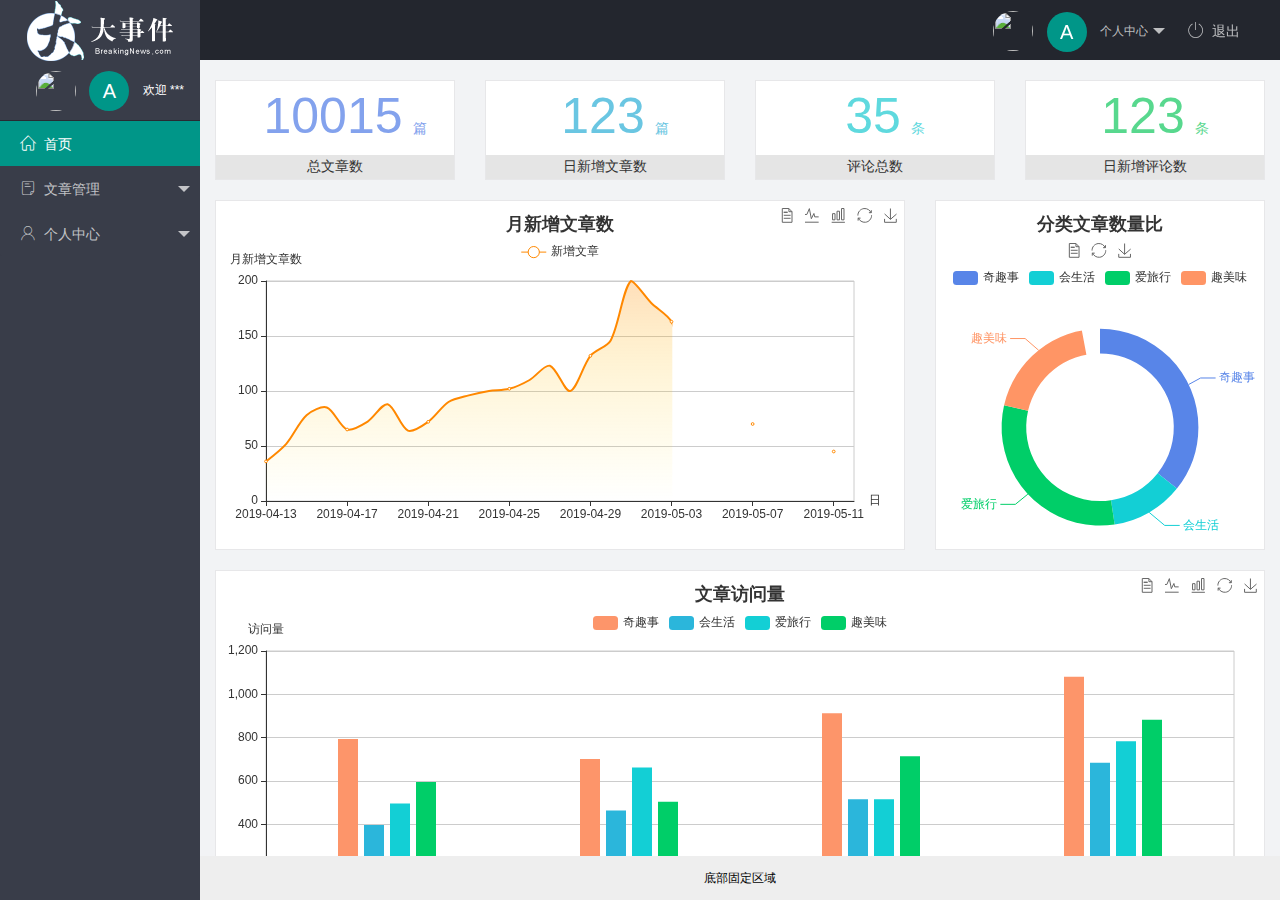
==== commit dbb88b77: "完成了首页功能" ====
--- a/index.html
+++ b/index.html
@@ -31,7 +31,7 @@
 						</dl>
 					</li>
 					<li class="layui-nav-item" lay-header-event="menuRight" lay-unselect>
-						<a href="javascript:;"><span class="iconfont icon-tuichu"></span>退出</a>
+						<a href="javascript:;" id="btnLogout"><span class="iconfont icon-tuichu"></span>退出</a>
 					</li>
 				</ul>
 			</div>
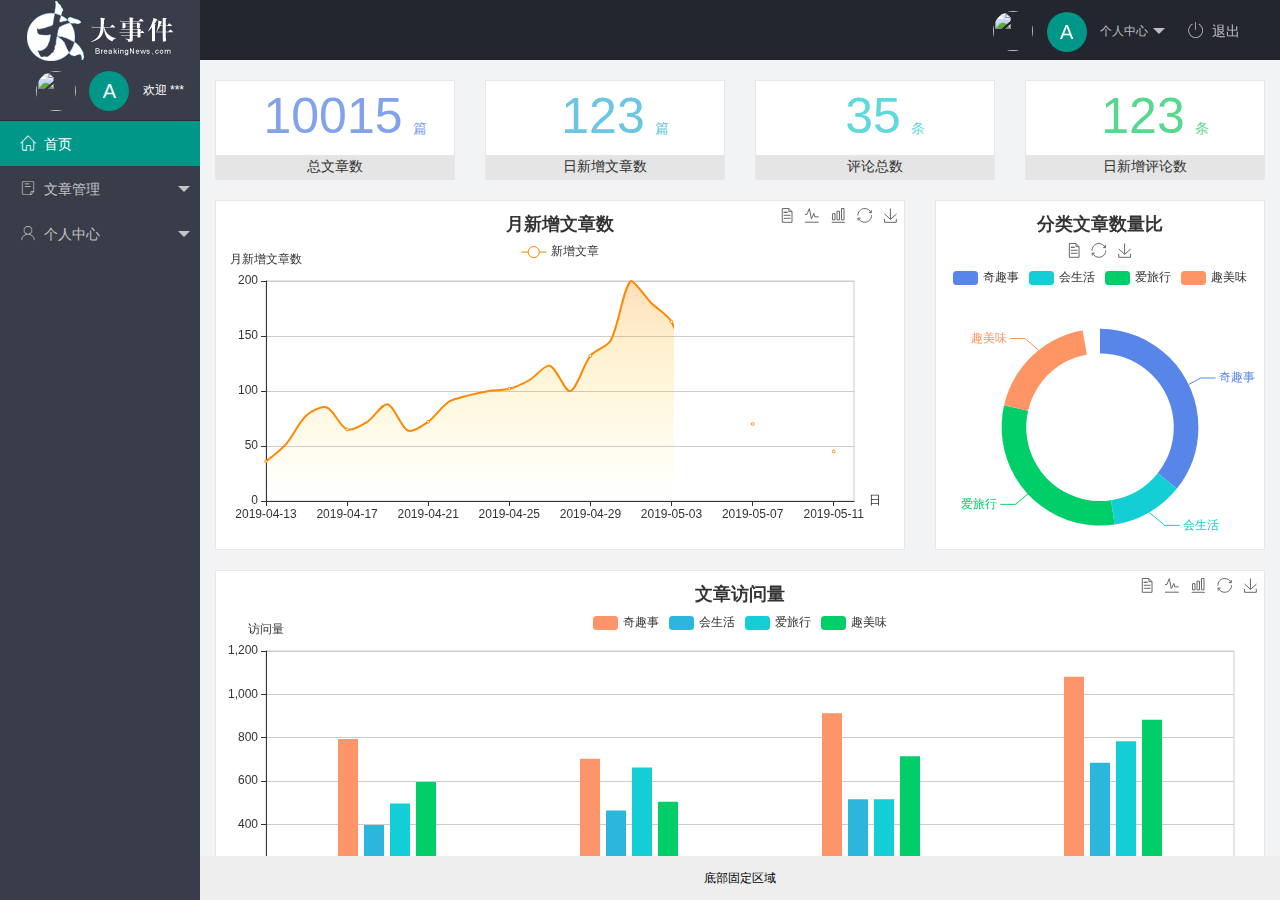
==== commit 8e841715: "新建了article分支" ====
--- a/index.html
+++ b/index.html
@@ -25,9 +25,9 @@
 							个人中心
 						</a>
 						<dl class="layui-nav-child">
-							<dd><a href="">基本资料</a></dd>
-							<dd><a href="">更换头像</a></dd>
-							<dd><a href="">重置密码</a></dd>
+							<dd><a href="/user/user_info.html" target="fm">基本资料</a></dd>
+							<dd><a href="/user/user_avatar.html" target="fm">更换头像</a></dd>
+							<dd><a href="/user/user_pwd.html" target="fm">重置密码</a></dd>
 						</dl>
 					</li>
 					<li class="layui-nav-item" lay-header-event="menuRight" lay-unselect>
@@ -53,7 +53,7 @@
 							<a class="" href="javascript:;"><span class="iconfont icon-16"></span>文章管理</a>
 							<dl class="layui-nav-child">
 								<dd>
-									<a href="javascript:;"><i class="layui-icon layui-icon-app"></i>文章类别</a>
+									<a href="/article/art_cate.html" target="fm"><i class="layui-icon layui-icon-app"></i>文章类别</a>
 								</dd>
 								<dd>
 									<a href="javascript:;"><i class="layui-icon layui-icon-app"></i>文章列表</a>
@@ -67,13 +67,13 @@
 							<a href="javascript:;"><span class="iconfont icon-user"></span>个人中心</a>
 							<dl class="layui-nav-child">
 								<dd>
-									<a href="javascript:;"><i class="layui-icon layui-icon-app"></i>基本资料</a>
+									<a href="/user/user_inof.html" target="fm"><i class="layui-icon layui-icon-app"></i>基本资料</a>
 								</dd>
 								<dd>
-									<a href="javascript:;"><i class="layui-icon layui-icon-app"></i>更换头像</a>
+									<a href="/user/user_avatar.html" target="fm"><i class="layui-icon layui-icon-app"></i>更换头像</a>
 								</dd>
 								<dd>
-									<a href="javascript:;"><i class="layui-icon layui-icon-app"></i>重置密码</a>
+									<a href="/user/user_pwd.html" target="fm"><i class="layui-icon layui-icon-app"></i>重置密码</a>
 								</dd>
 							</dl>
 						</li>
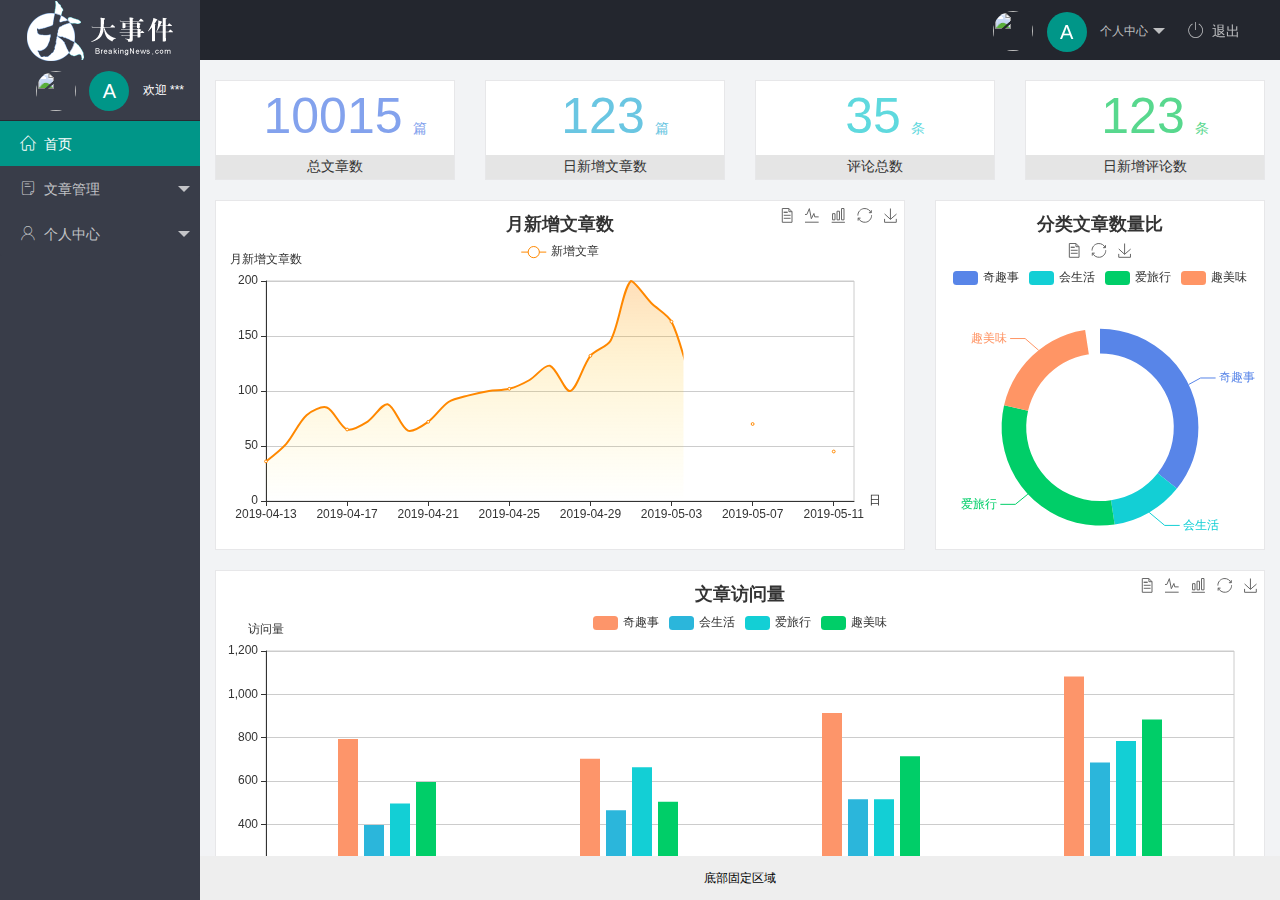
==== commit 354adf87: "完成了acticle模块" ====
--- a/index.html
+++ b/index.html
@@ -25,7 +25,7 @@
 							个人中心
 						</a>
 						<dl class="layui-nav-child">
-							<dd><a href="/user/user_info.html" target="fm">基本资料</a></dd>
+							<dd><a href="/user/user_inof.html" target="fm">基本资料</a></dd>
 							<dd><a href="/user/user_avatar.html" target="fm">更换头像</a></dd>
 							<dd><a href="/user/user_pwd.html" target="fm">重置密码</a></dd>
 						</dl>
@@ -55,11 +55,11 @@
 								<dd>
 									<a href="/article/art_cate.html" target="fm"><i class="layui-icon layui-icon-app"></i>文章类别</a>
 								</dd>
-								<dd>
-									<a href="javascript:;"><i class="layui-icon layui-icon-app"></i>文章列表</a>
+								<dd id="art_list">
+									<a href="/article/art_list.html" target="fm"><i class="layui-icon layui-icon-app"></i>文章列表</a>
 								</dd>
 								<dd>
-									<a href="javascript:;"><i class="layui-icon layui-icon-app"></i>发布文章</a>
+									<a href="/article/art_pub.html" target="fm"><i class="layui-icon layui-icon-app"></i>发布文章</a>
 								</dd>
 							</dl>
 						</li>
